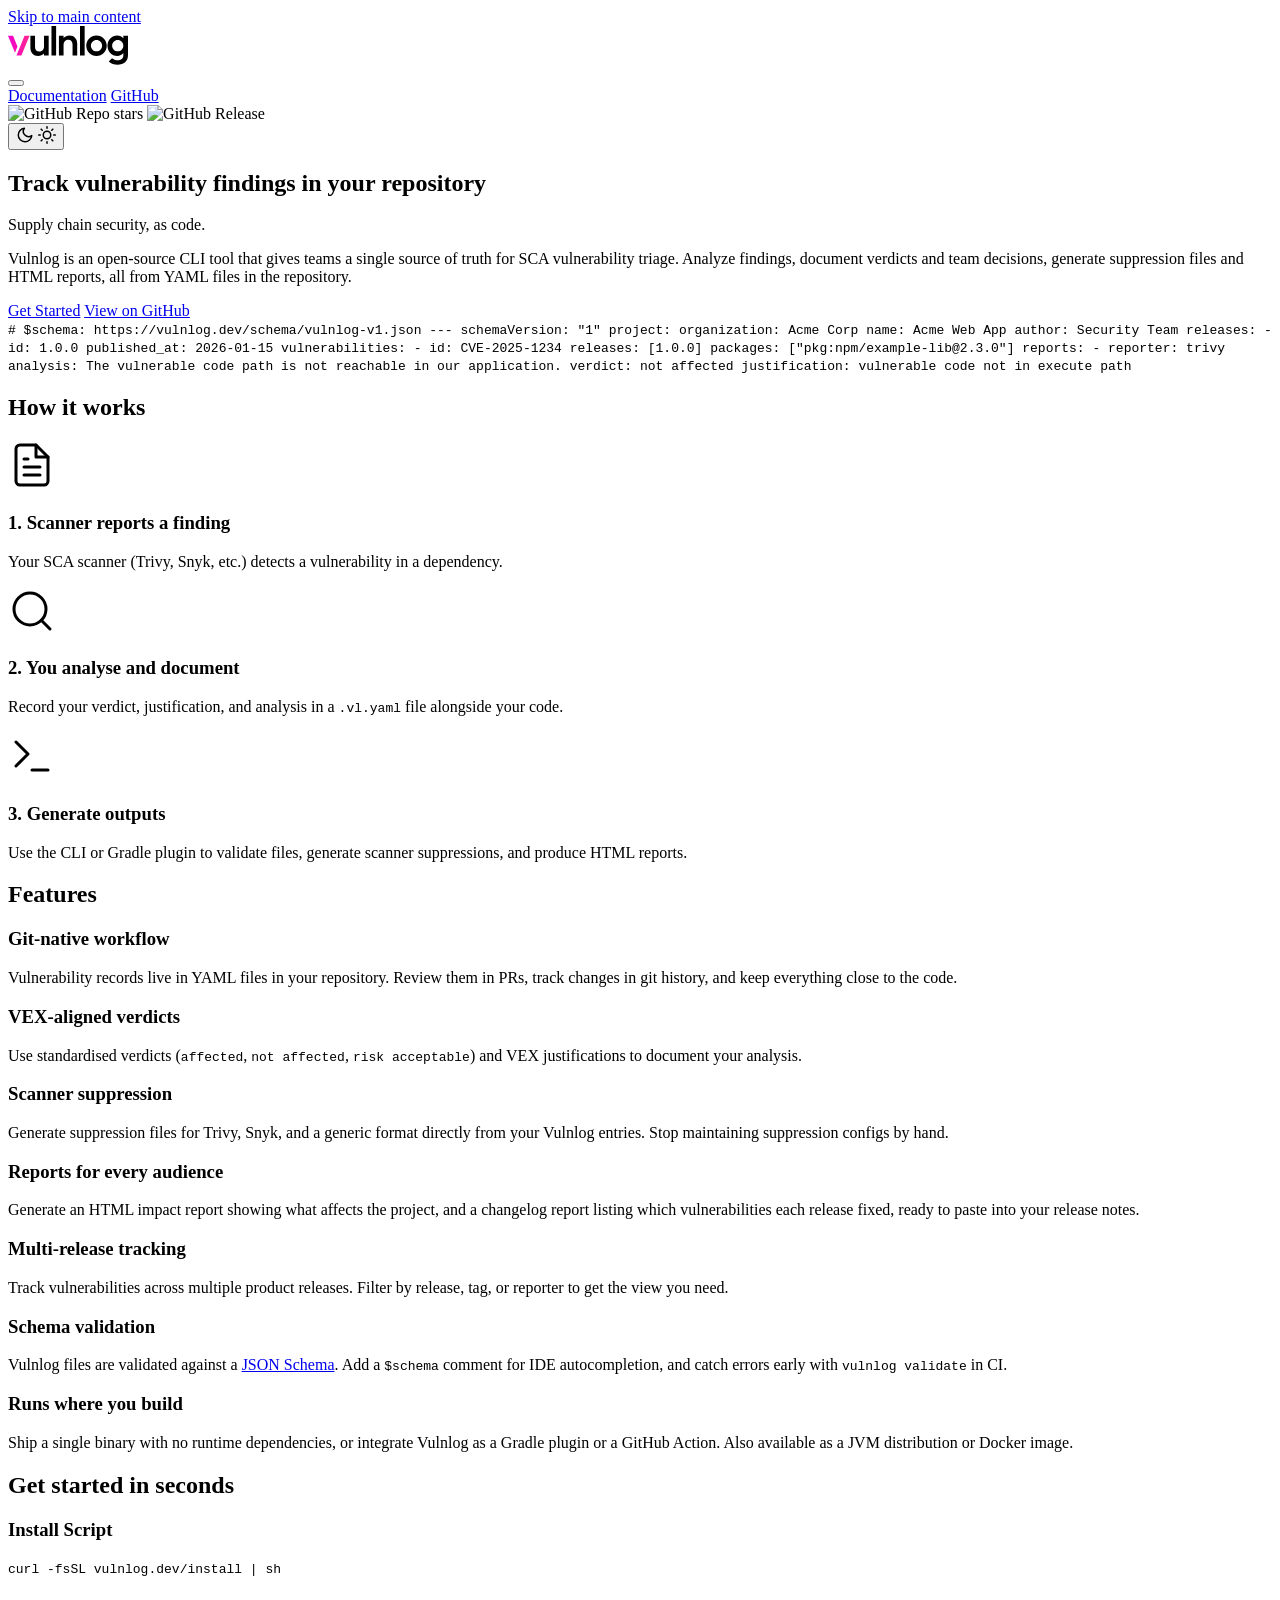
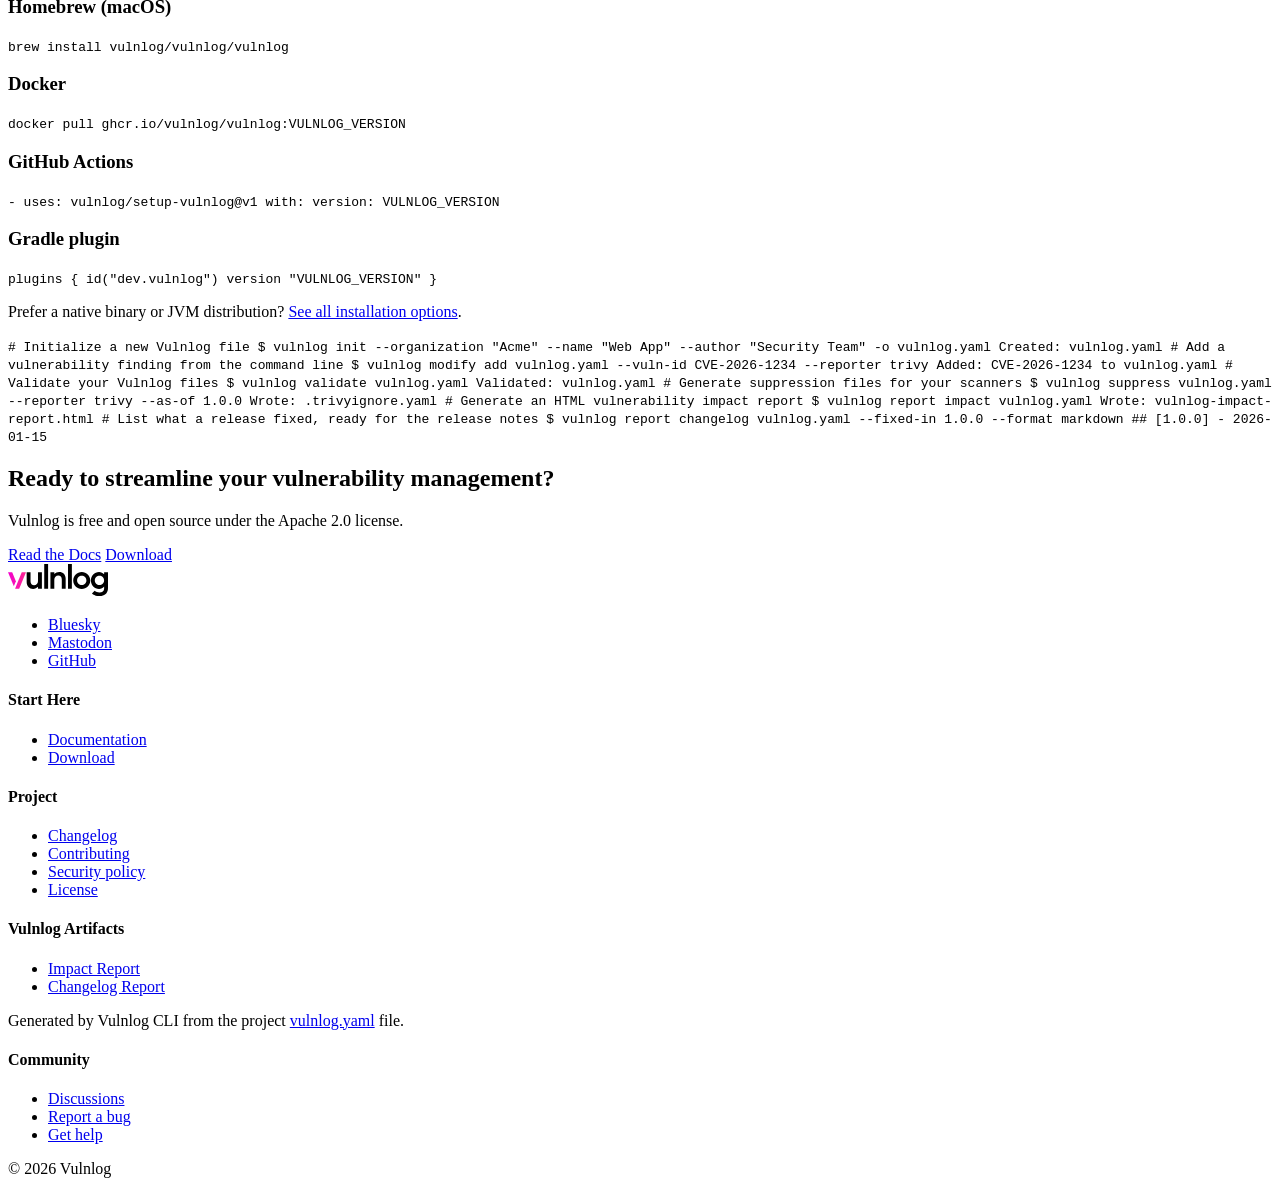
==== website/index.html @ 7bdc2a47 "Merge branch 'vulnlog:main' into main" ====
<!DOCTYPE html>
<html lang="en">
<head>
    <meta charset="utf-8">
    <meta content="width=device-width, initial-scale=1" name="viewport">
    <meta content="Vulnlog is an open-source CLI for supply chain security: track SCA vulnerability findings in your repository, document analysis and verdicts, and generate suppression files for your scanners."
          name="description">
    <title>Vulnlog - Track vulnerability findings in your repository</title>
    <link href="favicon.ico" rel="icon">
    <link href="css/style.css" rel="stylesheet">

    <link rel="canonical" href="https://vulnlog.dev/">

    <!-- Open Graph -->
    <meta property="og:type" content="website">
    <meta property="og:url" content="https://vulnlog.dev/">
    <meta property="og:title" content="Vulnlog - Track vulnerability findings in your repository">
    <meta property="og:description"
          content="Open-source CLI for SCA vulnerability triage. Track findings, document verdicts and generate suppression files, all from YAML in your repo.">
    <meta property="og:image" content="https://vulnlog.dev/img/vulnlog-overview.png">
    <meta property="og:image:width" content="1200">
    <meta property="og:image:height" content="630">
    <meta property="og:image:alt"
          content="How Vulnlog works: scanner reports a finding, engineer analyses the impact, Vulnlog generates report and ignore files.">

    <!-- Twitter / X -->
    <meta name="twitter:card" content="summary_large_image">
    <meta name="twitter:title" content="Vulnlog - Track vulnerability findings in your repository">
    <meta name="twitter:description"
          content="Open-source CLI for SCA vulnerability triage. Track findings, document verdicts and generate suppression files, all from YAML in your repo.">
    <meta name="twitter:image" content="https://vulnlog.dev/img/vulnlog-overview.png">
    <script>window.plausible = window.plausible || function () {
        (window.plausible.q = window.plausible.q || []).push(arguments)
    }</script>
</head>
<body>

<a class="skip-link" href="#main">Skip to main content</a>

<!-- Navbar -->
<nav aria-label="main navigation" class="navbar container" role="navigation">
    <div class="navbar-brand">
        <a aria-label="Vulnlog home" href="/">
            <svg aria-hidden="true" viewBox="0 0 154.64 49.784" width="120px"
                 xmlns="http://www.w3.org/2000/svg" xmlns:xlink="http://www.w3.org/1999/xlink">
                <defs>
                    <linearGradient id="lg1">
                        <stop offset="0" stop-color="#f200cf"/>
                        <stop offset="1" stop-color="#ff278f"/>
                    </linearGradient>
                    <linearGradient gradientTransform="translate(-332.85 -997.27)" gradientUnits="userSpaceOnUse"
                                    id="lg2" x1="362.33" x2="390.12"
                                    xlink:href="#lg1" y1="1070.1"
                                    y2="1070.1"/>
                    <linearGradient gradientTransform="translate(-332.85 -997.27)" gradientUnits="userSpaceOnUse"
                                    id="lg3" x1="362.33" x2="390.12"
                                    xlink:href="#lg1" y1="1070.1"
                                    y2="1070.1"/>
                </defs>
                <g stroke-width="5" transform="translate(-29.478 -47.388)">
                    <path d="m44.734 74.91-4.2824 10.581h6.305l10.516-25.4h-6.5024z" fill="url(#lg2)"/>
                    <path d="m29.485 60.091 9.0005 21.636 3.1662-7.8238-5.6642-13.812z" fill="url(#lg3)"/>
                    <path d="m40.045 85.488h6.7056l10.516-25.4h-6.5024l-7.366 18.085-7.4168-18.085h-6.5024z"
                          fill-opacity="0"/>
                    <path class="logo-fill"
                          d="m85.495 47.388v38.1h5.9945v-38.1zm36.763 0v38.1h5.9945v-38.1zm-13.556 12.192c-2.9972 0-5.7401 1.2698-7.6197 3.251v-2.743h-5.9945v25.4h5.9945v-13.716c0-4.0132 2.6925-6.5531 6.1469-6.5531 3.2004 0 5.4353 1.981 5.4353 6.2482v14.021h5.9945v-15.291c0-6.4516-4.0642-10.617-9.957-10.617zm34.833 0c-7.2644 0-13.208 5.8928-13.208 13.208 0 7.2644 5.9436 13.208 13.208 13.208 7.3152 0 13.208-5.9436 13.208-13.208 0-7.3152-5.8928-13.208-13.208-13.208zm26.764 0c-7.2644 0-12.598 5.9436-12.598 13.208s5.3338 13.208 12.598 13.208c3.2004 0 6.1469-1.6761 7.8233-3.7589v3.1492c0 3.81-2.7434 6.0963-7.4678 6.0963-2.4892 0-5.1817-.91466-7.1629-2.5911l-4.1656 4.1656c2.9972 2.7432 7.2135 4.115 11.227 4.115 8.4328 0 13.564-4.6228 13.564-12.192v-24.892h-5.9945v3.1497c-1.6764-1.9812-4.6229-3.6577-7.8233-3.6577zm-111.97.50798v15.291c0 6.4516 4.0637 10.617 9.9565 10.617 2.9972 0 5.7406-1.2698 7.6202-3.251v2.743h5.9945v-25.4h-5.9945v13.716c0 3.9624-2.6925 6.5531-6.1469 6.5531-3.2004 0-5.4353-2.0318-5.4353-6.2482v-14.021zm85.21 5.4865c3.9624 0 7.2135 3.2511 7.2135 7.2135s-3.2511 7.2135-7.2135 7.2135-7.2135-3.2511-7.2135-7.2135 3.2511-7.2135 7.2135-7.2135zm27.374 0c3.9624 0 7.2135 3.2511 7.2135 7.2135s-3.2511 7.2135-7.2135 7.2135-7.214-3.2511-7.214-7.2135 3.2516-7.2135 7.214-7.2135z"/>
                </g>
            </svg>
        </a>
    </div>

    <button aria-controls="mainMenu" aria-expanded="false" aria-label="Toggle menu" class="navbar-toggle">
        <span></span><span></span><span></span>
    </button>

    <div class="navbar-menu" id="mainMenu">
        <a href="/docs/">Documentation</a>
        <a href="https://github.com/vulnlog/vulnlog" rel="noopener noreferrer" target="_blank">GitHub</a>
        <div class="navbar-badges">
            <img alt="GitHub Repo stars" height="20" src="https://img.shields.io/github/stars/vulnlog/vulnlog"
                 width="80">
            <img alt="GitHub Release" height="20"
                 src="https://img.shields.io/github/v/release/vulnlog/vulnlog?color=%23f405c5" width="100">
        </div>
        <button aria-label="Toggle dark mode" aria-pressed="false" class="theme-toggle">
            <svg aria-hidden="true" class="icon-moon" fill="none" height="18" stroke="currentColor"
                 stroke-linecap="round"
                 stroke-linejoin="round" stroke-width="2" viewBox="0 0 24 24" width="18"
                 xmlns="http://www.w3.org/2000/svg">
                <path d="M21 12.79A9 9 0 1 1 11.21 3 7 7 0 0 0 21 12.79z"/>
            </svg>
            <svg aria-hidden="true" class="icon-sun" fill="none" height="18" stroke="currentColor"
                 stroke-linecap="round"
                 stroke-linejoin="round" stroke-width="2" viewBox="0 0 24 24" width="18"
                 xmlns="http://www.w3.org/2000/svg">
                <circle cx="12" cy="12" r="5"/>
                <line x1="12" x2="12" y1="1" y2="3"/>
                <line x1="12" x2="12" y1="21" y2="23"/>
                <line x1="4.22" x2="5.64" y1="4.22" y2="5.64"/>
                <line x1="18.36" x2="19.78" y1="18.36" y2="19.78"/>
                <line x1="1" x2="3" y1="12" y2="12"/>
                <line x1="21" x2="23" y1="12" y2="12"/>
                <line x1="4.22" x2="5.64" y1="19.78" y2="18.36"/>
                <line x1="18.36" x2="19.78" y1="5.64" y2="4.22"/>
            </svg>
        </button>
    </div>
</nav>

<main id="main">

    <!-- Hero -->
    <section class="hero">
        <div class="container">
            <div class="hero-inner">
                <div class="hero-content">
                    <h1>Track vulnerability findings in your repository</h1>
                    <p class="hero-tagline">Supply chain security, as code.</p>
                    <p>Vulnlog is an open-source CLI tool that gives teams a single source of truth for SCA
                        vulnerability triage. Analyze findings, document verdicts and team decisions, generate
                        suppression files and HTML reports,
                        all from YAML files in the repository.</p>
                    <div class="btn-group">
                        <a class="btn btn-primary btn-lg" href="/docs/">Get Started</a>
                        <a class="btn btn-secondary btn-lg" href="https://github.com/vulnlog/vulnlog"
                           rel="noopener noreferrer"
                           target="_blank">View on GitHub</a>
                    </div>
                </div>
                <div class="hero-code">
                    <div class="code-block" id="hero-example"></div>
                    <script id="hero-example-src" type="text/plain">
                        # $schema: https://vulnlog.dev/schema/vulnlog-v1.json
                        ---
                        schemaVersion: "1"

                        project:
                          organization: Acme Corp
                          name: Acme Web App
                          author: Security Team

                        releases:
                          - id: 1.0.0
                            published_at: 2026-01-15

                        vulnerabilities:
                          - id: CVE-2025-1234
                            releases: [1.0.0]
                            packages: ["pkg:npm/example-lib@2.3.0"]
                            reports:
                              - reporter: trivy
                            analysis: The vulnerable code path is not reachable in our application.
                            verdict: not affected
                            justification: vulnerable code not in execute path
                    </script>
                </div>
            </div>
        </div>
    </section>

    <!-- How it works -->
    <section class="section">
        <div class="container">
            <h2 class="section-title">How it works</h2>
            <div class="grid grid-3">
                <div class="step">
                    <div class="step-icon">
                        <svg aria-hidden="true" fill="none" height="48" stroke="currentColor" stroke-linecap="round"
                             stroke-linejoin="round"
                             stroke-width="1.5" viewBox="0 0 24 24" width="48" xmlns="http://www.w3.org/2000/svg">
                            <path d="M14 2H6a2 2 0 0 0-2 2v16a2 2 0 0 0 2 2h12a2 2 0 0 0 2-2V8z"/>
                            <polyline points="14 2 14 8 20 8"/>
                            <line x1="16" x2="8" y1="13" y2="13"/>
                            <line x1="16" x2="8" y1="17" y2="17"/>
                            <polyline points="10 9 9 9 8 9"/>
                        </svg>
                    </div>
                    <h3>1. Scanner reports a finding</h3>
                    <p>Your SCA scanner (Trivy, Snyk, etc.) detects a vulnerability in a dependency.</p>
                </div>
                <div class="step">
                    <div class="step-icon">
                        <svg aria-hidden="true" fill="none" height="48" stroke="currentColor" stroke-linecap="round"
                             stroke-linejoin="round"
                             stroke-width="1.5" viewBox="0 0 24 24" width="48" xmlns="http://www.w3.org/2000/svg">
                            <circle cx="11" cy="11" r="8"/>
                            <line x1="21" x2="16.65" y1="21" y2="16.65"/>
                        </svg>
                    </div>
                    <h3>2. You analyse and document</h3>
                    <p>Record your verdict, justification, and analysis in a <code>.vl.yaml</code> file alongside your
                        code.
                    </p>
                </div>
                <div class="step">
                    <div class="step-icon">
                        <svg aria-hidden="true" fill="none" height="48" stroke="currentColor" stroke-linecap="round"
                             stroke-linejoin="round"
                             stroke-width="1.5" viewBox="0 0 24 24" width="48" xmlns="http://www.w3.org/2000/svg">
                            <polyline points="4 17 10 11 4 5"/>
                            <line x1="12" x2="20" y1="19" y2="19"/>
                        </svg>
                    </div>
                    <h3>3. Generate outputs</h3>
                    <p>Use the CLI or Gradle plugin to validate files, generate scanner suppressions, and produce HTML
                        reports.</p>
                </div>
            </div>
        </div>
    </section>

    <!-- Features -->
    <section class="section bg-alt">
        <div class="container">
            <h2 class="section-title">Features</h2>
            <div class="grid grid-3">
                <div class="card">
                    <h3>Git-native workflow</h3>
                    <p>Vulnerability records live in YAML files in your repository. Review them in PRs, track changes in
                        git
                        history, and keep everything close to the code.</p>
                </div>
                <div class="card">
                    <h3>VEX-aligned verdicts</h3>
                    <p>Use standardised verdicts (<code>affected</code>, <code>not affected</code>,
                        <code>risk acceptable</code>) and VEX justifications to document your analysis.</p>
                </div>
                <div class="card">
                    <h3>Scanner suppression</h3>
                    <p>Generate suppression files for Trivy, Snyk, and a generic format directly from your Vulnlog
                        entries.
                        Stop maintaining suppression configs by hand.</p>
                </div>
                <div class="card">
                    <h3>Reports for every audience</h3>
                    <p>Generate an HTML impact report showing what affects the project, and a changelog report listing
                        which vulnerabilities each release fixed, ready to paste into your release notes.</p>
                </div>
                <div class="card">
                    <h3>Multi-release tracking</h3>
                    <p>Track vulnerabilities across multiple product releases. Filter by release, tag, or reporter to
                        get
                        the view you need.</p>
                </div>
                <div class="card">
                    <h3>Schema validation</h3>
                    <p>Vulnlog files are validated against a <a href="/schema/vulnlog-v1.json">JSON Schema</a>. Add a
                        <code>$schema</code>
                        comment for IDE autocompletion, and catch errors early with <code>vulnlog validate</code> in CI.
                    </p>
                </div>
                <div class="card">
                    <h3>Runs where you build</h3>
                    <p>Ship a single binary with no runtime dependencies, or integrate Vulnlog as a Gradle plugin or a
                        GitHub Action. Also available as a JVM distribution or Docker image.</p>
                </div>
            </div>
        </div>
    </section>

    <!-- CLI example -->
    <section class="section">
        <div class="container">
            <h2 class="section-title">Get started in seconds</h2>
            <div class="install-grid">
                <div class="install-option">
                    <h3>Install Script</h3>
                    <div class="code-block" id="install-script"></div>
                    <script id="install-script-src" type="text/plain">
                        curl -fsSL vulnlog.dev/install | sh
                    </script>
                </div>
                <div class="install-option">
                    <h3>Homebrew (macOS)</h3>
                    <div class="code-block" id="install-brew"></div>
                    <script id="install-brew-src" type="text/plain">
                        brew install vulnlog/vulnlog/vulnlog
                    </script>
                </div>
                <div class="install-option">
                    <h3>Docker</h3>
                    <div class="code-block" id="install-docker"></div>
                    <script id="install-docker-src" type="text/plain">
                        docker pull ghcr.io/vulnlog/vulnlog:VULNLOG_VERSION
                    </script>
                </div>
                <div class="install-option">
                    <h3>GitHub Actions</h3>
                    <div class="code-block" id="install-action"></div>
                    <script id="install-action-src" type="text/plain">
                        - uses: vulnlog/setup-vulnlog@v1
                          with:
                            version: VULNLOG_VERSION
                    </script>
                </div>
                <div class="install-option">
                    <h3>Gradle plugin</h3>
                    <div class="code-block" id="install-gradle"></div>
                    <script id="install-gradle-src" type="text/plain">
                        plugins {
                            id("dev.vulnlog") version "VULNLOG_VERSION"
                        }
                    </script>
                </div>
            </div>
            <p class="install-more">Prefer a native binary or JVM distribution? <a href="/docs/">See all installation
                options</a>.</p>
            <div class="cli-example">
                <div class="code-block" id="cli-example"></div>
                <script id="cli-example-src" type="text/plain">
                    # Initialize a new Vulnlog file
                    $ vulnlog init --organization "Acme" --name "Web App" --author "Security Team" -o vulnlog.yaml
                    Created: vulnlog.yaml

                    # Add a vulnerability finding from the command line
                    $ vulnlog modify add vulnlog.yaml --vuln-id CVE-2026-1234 --reporter trivy
                    Added: CVE-2026-1234 to vulnlog.yaml

                    # Validate your Vulnlog files
                    $ vulnlog validate vulnlog.yaml
                    Validated: vulnlog.yaml

                    # Generate suppression files for your scanners
                    $ vulnlog suppress vulnlog.yaml --reporter trivy --as-of 1.0.0
                    Wrote: .trivyignore.yaml

                    # Generate an HTML vulnerability impact report
                    $ vulnlog report impact vulnlog.yaml
                    Wrote: vulnlog-impact-report.html

                    # List what a release fixed, ready for the release notes
                    $ vulnlog report changelog vulnlog.yaml --fixed-in 1.0.0 --format markdown
                    ## [1.0.0] - 2026-01-15
                </script>
            </div>
        </div>
    </section>

    <!-- CTA -->
    <section class="cta">
        <div class="container">
            <h2>Ready to streamline your vulnerability management?</h2>
            <p>Vulnlog is free and open source under the Apache 2.0 license.</p>
            <div class="btn-group">
                <a class="btn btn-primary btn-lg" href="/docs/">Read the Docs</a>
                <a class="btn btn-secondary btn-lg" href="https://github.com/vulnlog/vulnlog/releases"
                   rel="noopener noreferrer"
                   target="_blank">Download</a>
            </div>
        </div>
    </section>

</main>

<!-- Footer -->
<footer class="footer">
    <div class="container">
        <div class="footer-grid">
            <div class="footer-brand">
                <svg aria-hidden="true" viewBox="0 0 154.64 49.784" width="100px"
                     xmlns="http://www.w3.org/2000/svg" xmlns:xlink="http://www.w3.org/1999/xlink">
                    <defs>
                        <linearGradient id="flg1">
                            <stop offset="0" stop-color="#f200cf"/>
                            <stop offset="1" stop-color="#ff278f"/>
                        </linearGradient>
                        <linearGradient gradientTransform="translate(-332.85 -997.27)" gradientUnits="userSpaceOnUse"
                                        id="flg2" x1="362.33" x2="390.12"
                                        xlink:href="#flg1" y1="1070.1"
                                        y2="1070.1"/>
                        <linearGradient gradientTransform="translate(-332.85 -997.27)" gradientUnits="userSpaceOnUse"
                                        id="flg3" x1="362.33" x2="390.12"
                                        xlink:href="#flg1" y1="1070.1"
                                        y2="1070.1"/>
                    </defs>
                    <g stroke-width="5" transform="translate(-29.478 -47.388)">
                        <path d="m44.734 74.91-4.2824 10.581h6.305l10.516-25.4h-6.5024z" fill="url(#flg2)"/>
                        <path d="m29.485 60.091 9.0005 21.636 3.1662-7.8238-5.6642-13.812z" fill="url(#flg3)"/>
                        <path d="m40.045 85.488h6.7056l10.516-25.4h-6.5024l-7.366 18.085-7.4168-18.085h-6.5024z"
                              fill-opacity="0"/>
                        <path class="logo-fill"
                              d="m85.495 47.388v38.1h5.9945v-38.1zm36.763 0v38.1h5.9945v-38.1zm-13.556 12.192c-2.9972 0-5.7401 1.2698-7.6197 3.251v-2.743h-5.9945v25.4h5.9945v-13.716c0-4.0132 2.6925-6.5531 6.1469-6.5531 3.2004 0 5.4353 1.981 5.4353 6.2482v14.021h5.9945v-15.291c0-6.4516-4.0642-10.617-9.957-10.617zm34.833 0c-7.2644 0-13.208 5.8928-13.208 13.208 0 7.2644 5.9436 13.208 13.208 13.208 7.3152 0 13.208-5.9436 13.208-13.208 0-7.3152-5.8928-13.208-13.208-13.208zm26.764 0c-7.2644 0-12.598 5.9436-12.598 13.208s5.3338 13.208 12.598 13.208c3.2004 0 6.1469-1.6761 7.8233-3.7589v3.1492c0 3.81-2.7434 6.0963-7.4678 6.0963-2.4892 0-5.1817-.91466-7.1629-2.5911l-4.1656 4.1656c2.9972 2.7432 7.2135 4.115 11.227 4.115 8.4328 0 13.564-4.6228 13.564-12.192v-24.892h-5.9945v3.1497c-1.6764-1.9812-4.6229-3.6577-7.8233-3.6577zm-111.97.50798v15.291c0 6.4516 4.0637 10.617 9.9565 10.617 2.9972 0 5.7406-1.2698 7.6202-3.251v2.743h5.9945v-25.4h-5.9945v13.716c0 3.9624-2.6925 6.5531-6.1469 6.5531-3.2004 0-5.4353-2.0318-5.4353-6.2482v-14.021zm85.21 5.4865c3.9624 0 7.2135 3.2511 7.2135 7.2135s-3.2511 7.2135-7.2135 7.2135-7.2135-3.2511-7.2135-7.2135 3.2511-7.2135 7.2135-7.2135zm27.374 0c3.9624 0 7.2135 3.2511 7.2135 7.2135s-3.2511 7.2135-7.2135 7.2135-7.214-3.2511-7.214-7.2135 3.2516-7.2135 7.214-7.2135z"/>
                    </g>
                </svg>
                <ul>
                    <li><a href="https://bsky.app/profile/vulnlog.bsky.social">Bluesky</a></li>
                    <li><a href="https://infosec.exchange/@vulnlog">Mastodon</a></li>
                    <li><a href="https://github.com/vulnlog/vulnlog">GitHub</a></li>
                </ul>
            </div>
            <div>
                <h4>Start Here</h4>
                <ul>
                    <li><a href="/docs/">Documentation</a></li>
                    <li><a href="https://github.com/vulnlog/vulnlog/releases">Download</a></li>
                </ul>
            </div>
            <div>
                <h4>Project</h4>
                <ul>
                    <li><a href="https://github.com/vulnlog/vulnlog/blob/main/CHANGELOG.md">Changelog</a></li>
                    <li><a href="https://github.com/vulnlog/vulnlog/blob/main/CONTRIBUTING.md">Contributing</a></li>
                    <li><a href="https://github.com/vulnlog/vulnlog/blob/main/SECURITY.md">Security policy</a></li>
                    <li><a href="https://github.com/vulnlog/vulnlog/blob/main/LICENSE">License</a></li>
                </ul>
            </div>
            <div>
                <h4>Vulnlog Artifacts</h4>
                <ul>
                    <li><a href="/security-report.html">Impact Report</a></li>
                    <li><a href="/security-changelog.txt">Changelog Report</a></li>
                </ul>
                <p class="footer-note">Generated by Vulnlog CLI from the project <a
                        href="https://raw.githubusercontent.com/vulnlog/vulnlog/refs/heads/main/vulnlog.yaml">vulnlog.yaml</a>
                    file.</p>
            </div>
            <div>
                <h4>Community</h4>
                <ul>
                    <li><a href="https://github.com/vulnlog/vulnlog/discussions">Discussions</a></li>
                    <li><a href="https://github.com/vulnlog/vulnlog/issues">Report a bug</a></li>
                    <li><a href="https://github.com/vulnlog/vulnlog/blob/main/SUPPORT.md">Get help</a></li>
                </ul>
            </div>
        </div>
        <div class="footer-bottom">
            &copy; <span id="year"></span> Vulnlog
        </div>
    </div>
</footer>

<script>
    // Year
    document.getElementById('year').textContent = new Date().getFullYear();

    // Mobile menu toggle
    const toggle = document.querySelector('.navbar-toggle');
    const menu = document.getElementById('mainMenu');
    toggle.addEventListener('click', () => {
        const open = menu.classList.toggle('is-open');
        toggle.setAttribute('aria-expanded', open);
    });

    // Theme toggle
    const themeBtn = document.querySelector('.theme-toggle');
    const stored = localStorage.getItem('vl-theme');
    if (stored) document.documentElement.setAttribute('data-theme', stored);

    function syncThemePressed() {
        const current = document.documentElement.getAttribute('data-theme');
        const isDark = current === 'dark' ||
            (!current && window.matchMedia('(prefers-color-scheme: dark)').matches);
        themeBtn.setAttribute('aria-pressed', String(isDark));
    }

    syncThemePressed();

    themeBtn.addEventListener('click', () => {
        const current = document.documentElement.getAttribute('data-theme');
        const isDark = current === 'dark' ||
            (!current && window.matchMedia('(prefers-color-scheme: dark)').matches);
        const next = isDark ? 'light' : 'dark';
        document.documentElement.setAttribute('data-theme', next);
        localStorage.setItem('vl-theme', next);
        syncThemePressed();
    });

    // Code highlighting
    function esc(s) {
        return s.replace(/&/g, '&amp;').replace(/</g, '&lt;').replace(/>/g, '&gt;');
    }

    function span(cls, content) {
        return '<span class="' + cls + '">' + content + '</span>';
    }

    function highlightYaml(text) {
        return text.split('\n').map(function (line) {
            if (/^\s*#/.test(line)) return span('c-comment', esc(line));
            // Extract quoted strings first to avoid conflicts with HTML attributes
            var strings = [];
            var safe = line.replace(/"([^"]*)"/g, function (m, inner) {
                strings.push(inner);
                return '\x00S' + (strings.length - 1) + '\x00';
            });
            safe = esc(safe);
            safe = safe.replace(/^(\s*)([\w_]+):/, function (m, sp, key) {
                return sp + span('c-key', key) + ':';
            });
            safe = safe.replace(/\b(not affected|affected|risk acceptable)\b/g, function (m) {
                return span('c-value', m);
            });
            // Restore quoted strings
            safe = safe.replace(/\x00S(\d+)\x00/g, function (m, i) {
                return span('c-string', '&quot;' + esc(strings[i]) + '&quot;');
            });
            return safe;
        }).join('\n');
    }

    function highlightCli(text) {
        return text.split('\n').map(function (line) {
            if (/^\s*#/.test(line)) return span('c-comment', esc(line));
            if (/^\$/.test(line)) return span('c-cmd', esc(line));
            if (line.trim()) return span('c-output', esc(line));
            return line;
        }).join('\n');
    }

    function renderExample(targetId, sourceId, highlighter) {
        const src = document.getElementById(sourceId);
        const target = document.getElementById(targetId);
        if (!src || !target) return;
        const lines = src.textContent.replace(/^\n/, '').replace(/\n\s*$/, '').split('\n');
        const indent = Math.min(...lines.filter(l => l.trim()).map(l => l.match(/^ */)[0].length));
        const raw = lines.map(l => l.slice(indent)).join('\n');
        target.innerHTML = '<code>' + highlighter(raw) + '</code>';
    }

    function highlightPlain(text) {
        return esc(text);
    }

    renderExample('hero-example', 'hero-example-src', highlightYaml);
    renderExample('cli-example', 'cli-example-src', highlightCli);
    renderExample('install-script', 'install-script-src', highlightPlain);
    renderExample('install-brew', 'install-brew-src', highlightPlain);
    renderExample('install-docker', 'install-docker-src', highlightPlain);
    renderExample('install-action', 'install-action-src', highlightPlain);
    renderExample('install-gradle', 'install-gradle-src', highlightPlain);
</script>

</body>
</html>
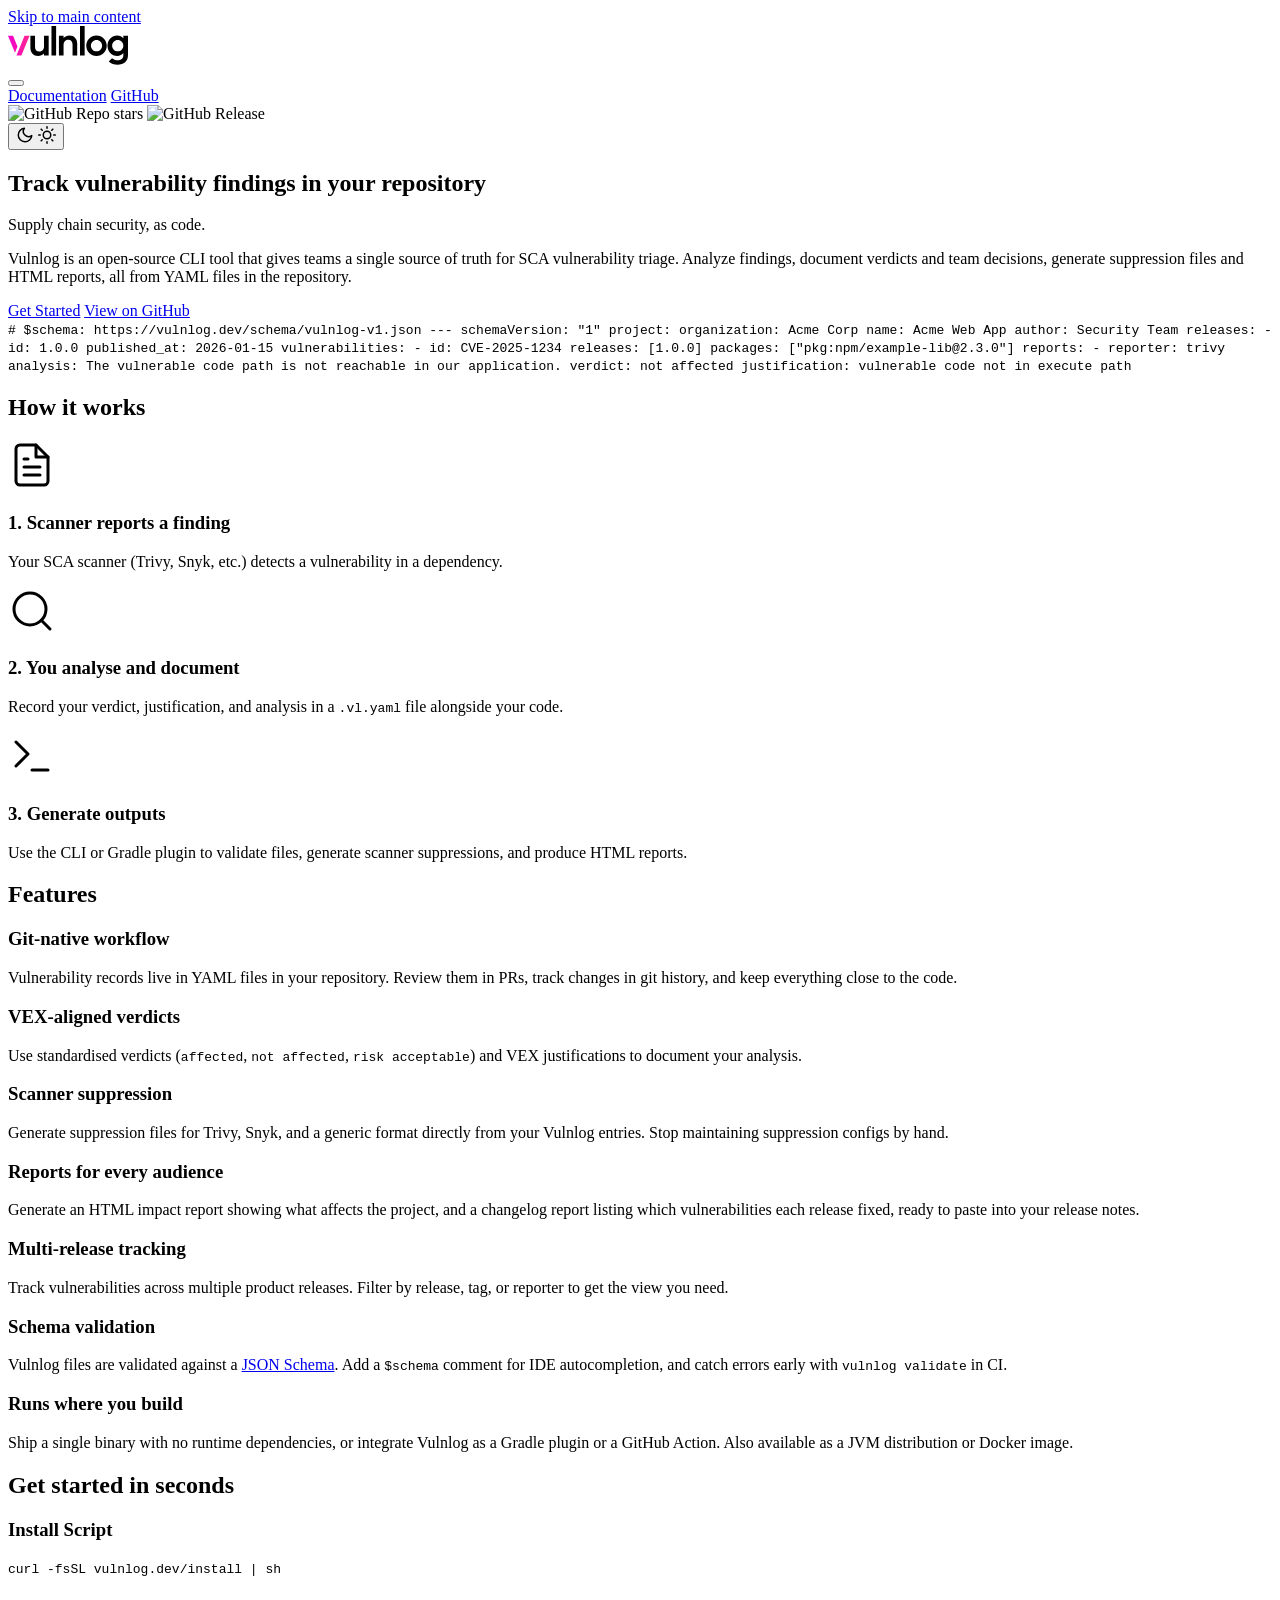
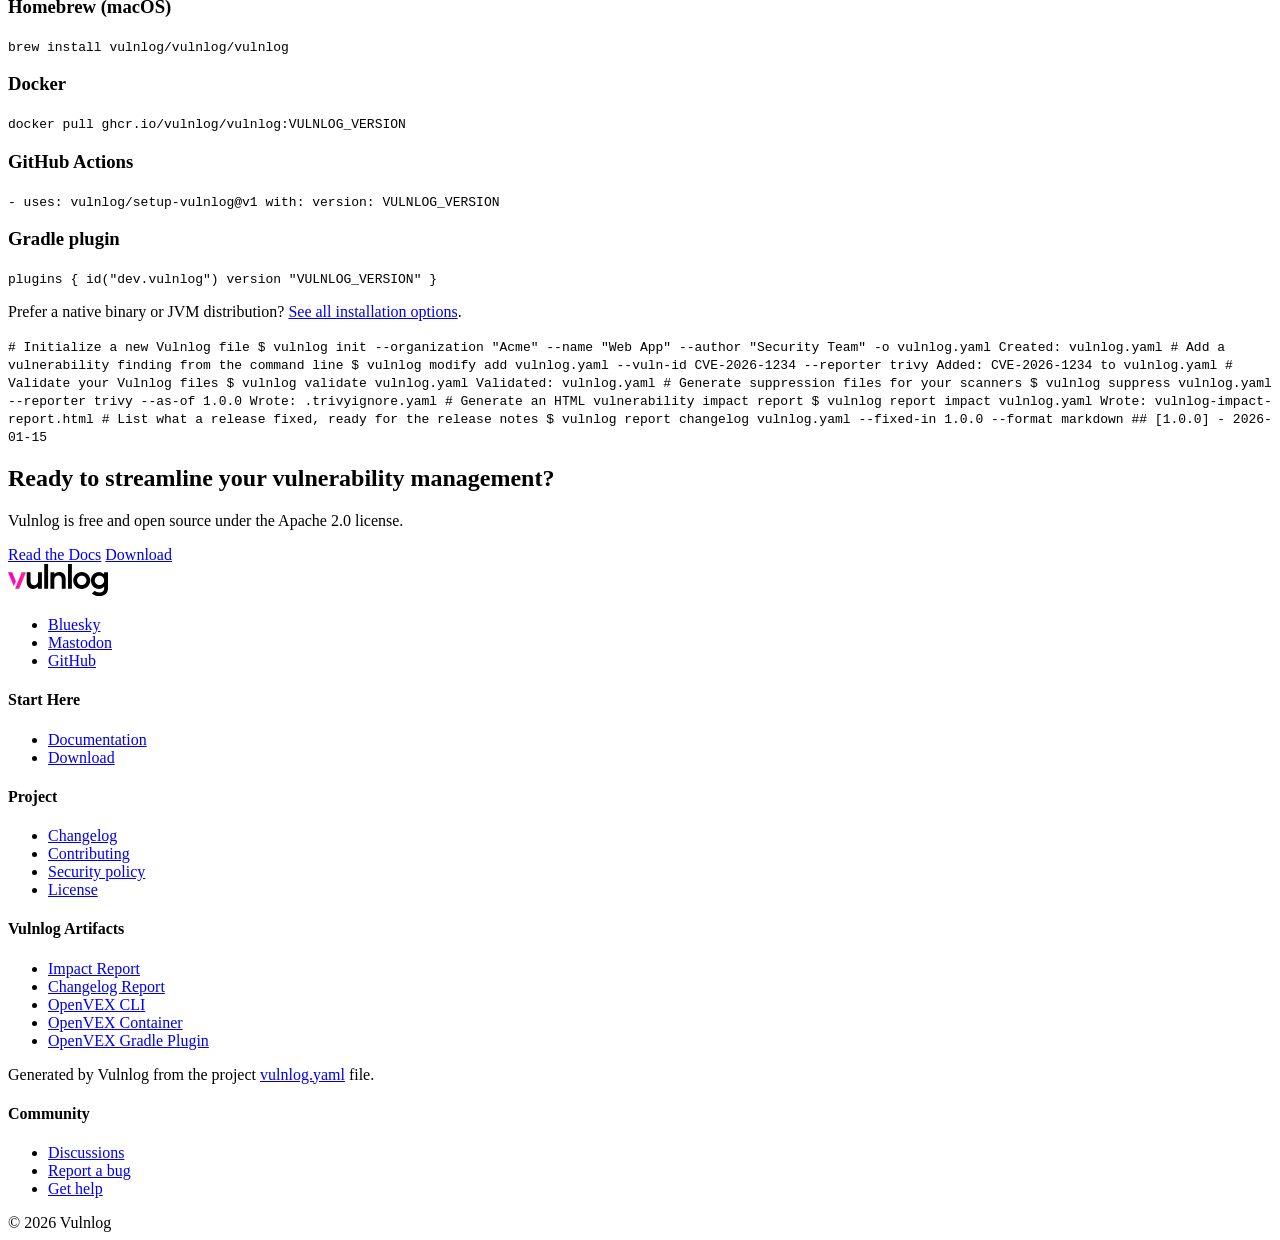
==== commit ace606e4: "Merge branch 'vulnlog:main' into main" ====
--- a/website/index.html
+++ b/website/index.html
@@ -409,8 +409,11 @@
                 <ul>
                     <li><a href="/security-report.html">Impact Report</a></li>
                     <li><a href="/security-changelog.txt">Changelog Report</a></li>
+                    <li><a href="/vex/vulnlog-cli.openvex.json">OpenVEX CLI</a></li>
+                    <li><a href="/vex/vulnlog-container.openvex.json">OpenVEX Container</a></li>
+                    <li><a href="/vex/vulnlog-gradle-plugin.openvex.json">OpenVEX Gradle Plugin</a></li>
                 </ul>
-                <p class="footer-note">Generated by Vulnlog CLI from the project <a
+                <p class="footer-note">Generated by Vulnlog from the project <a
                         href="https://raw.githubusercontent.com/vulnlog/vulnlog/refs/heads/main/vulnlog.yaml">vulnlog.yaml</a>
                     file.</p>
             </div>
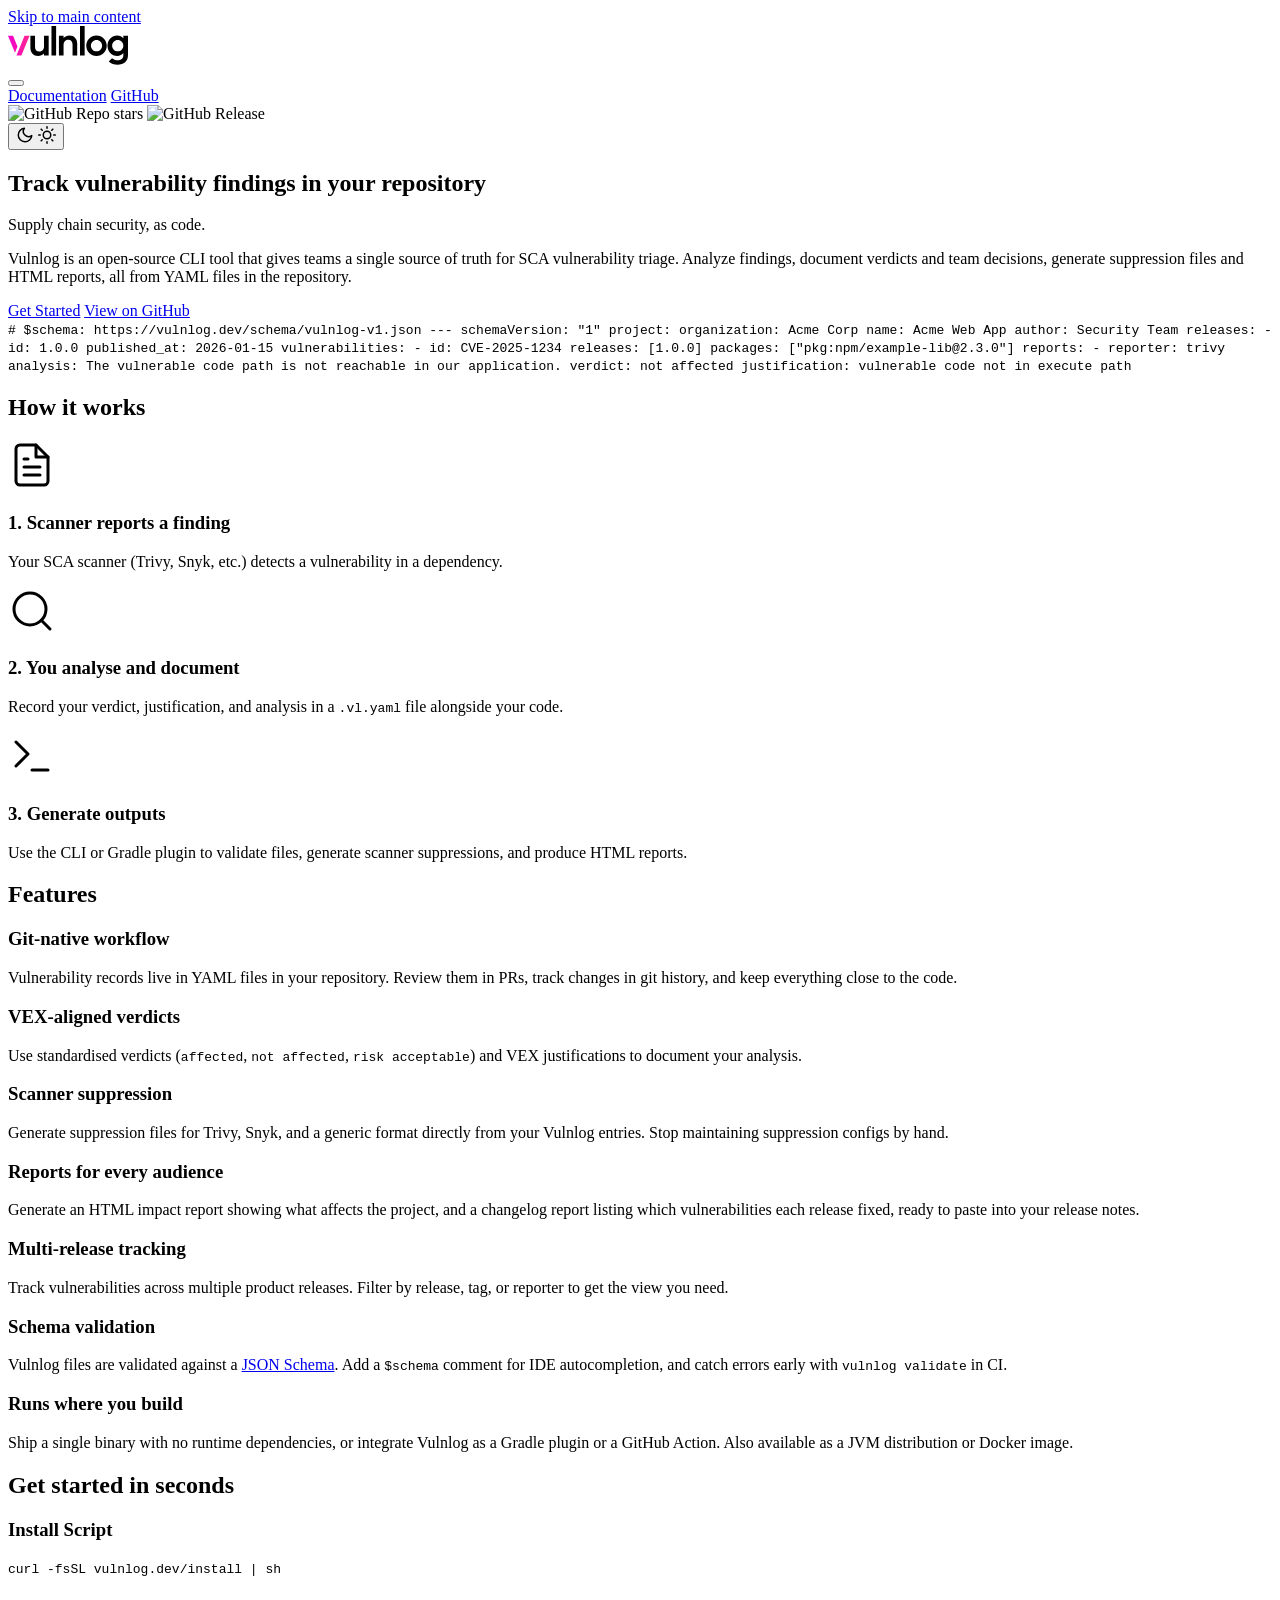
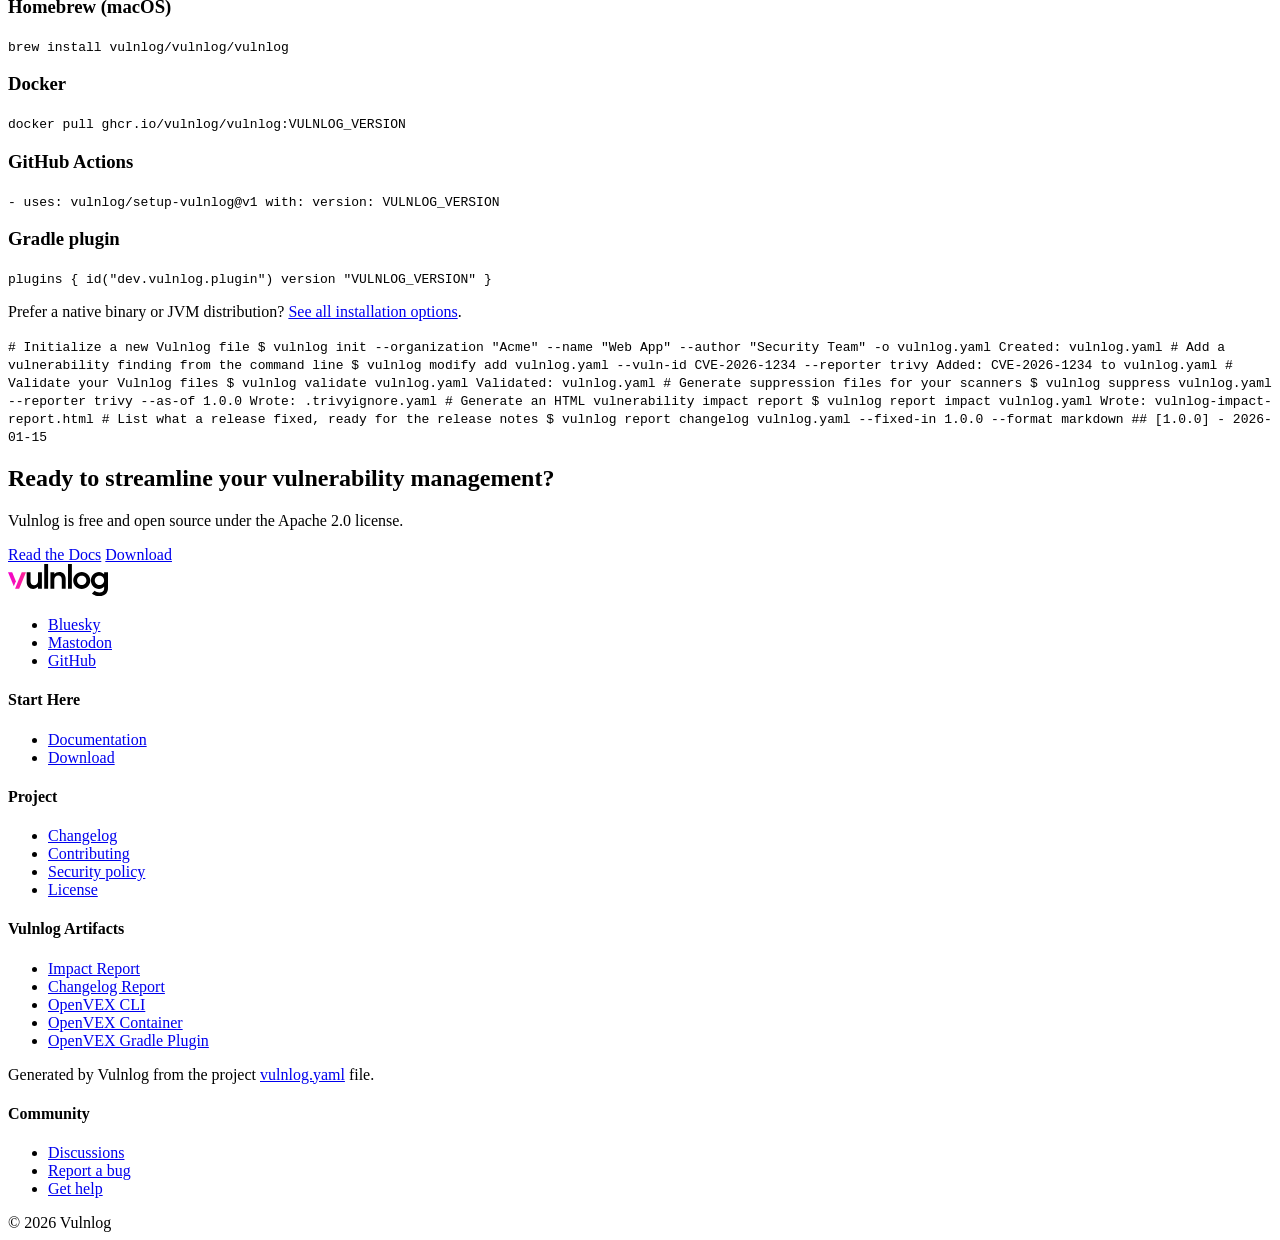
==== commit 8aee219c: "Merge branch 'vulnlog:main' into main" ====
--- a/website/index.html
+++ b/website/index.html
@@ -298,7 +298,7 @@
                     <div class="code-block" id="install-gradle"></div>
                     <script id="install-gradle-src" type="text/plain">
                         plugins {
-                            id("dev.vulnlog") version "VULNLOG_VERSION"
+                            id("dev.vulnlog.plugin") version "VULNLOG_VERSION"
                         }
                     </script>
                 </div>
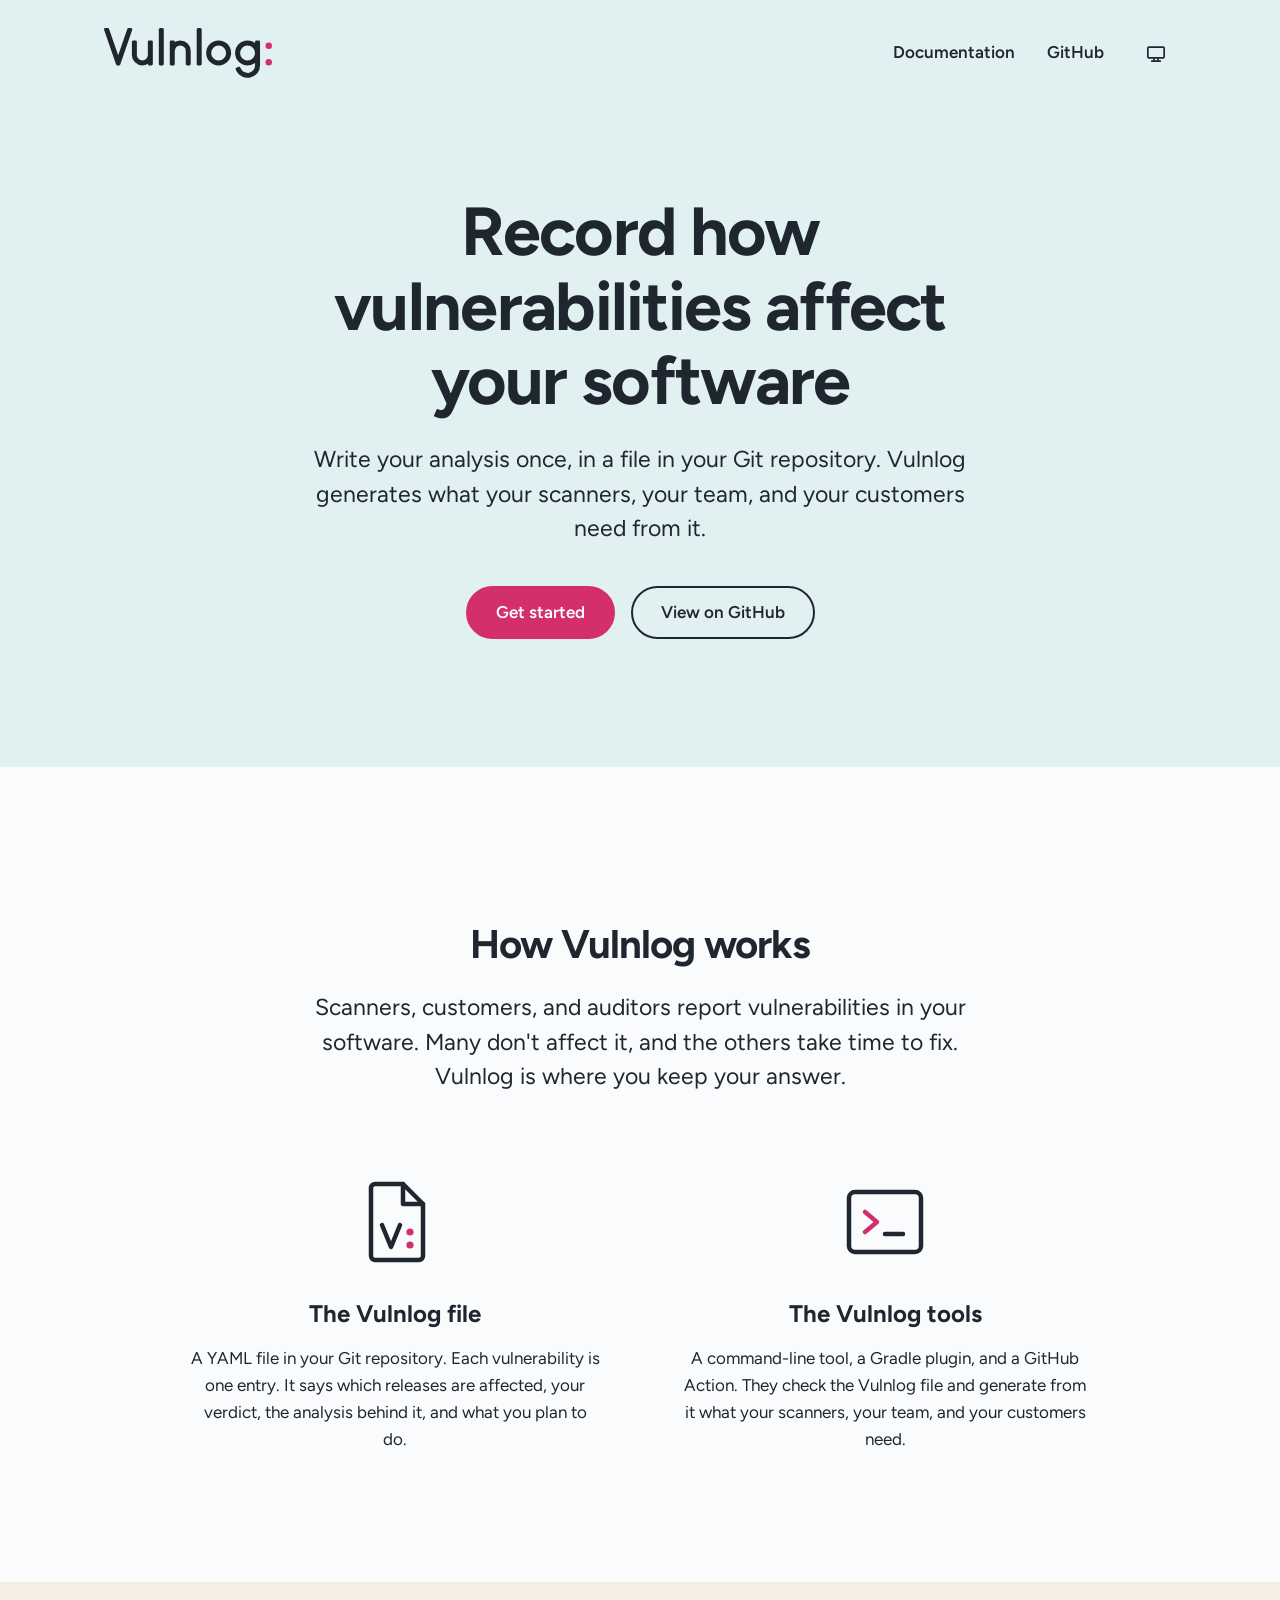
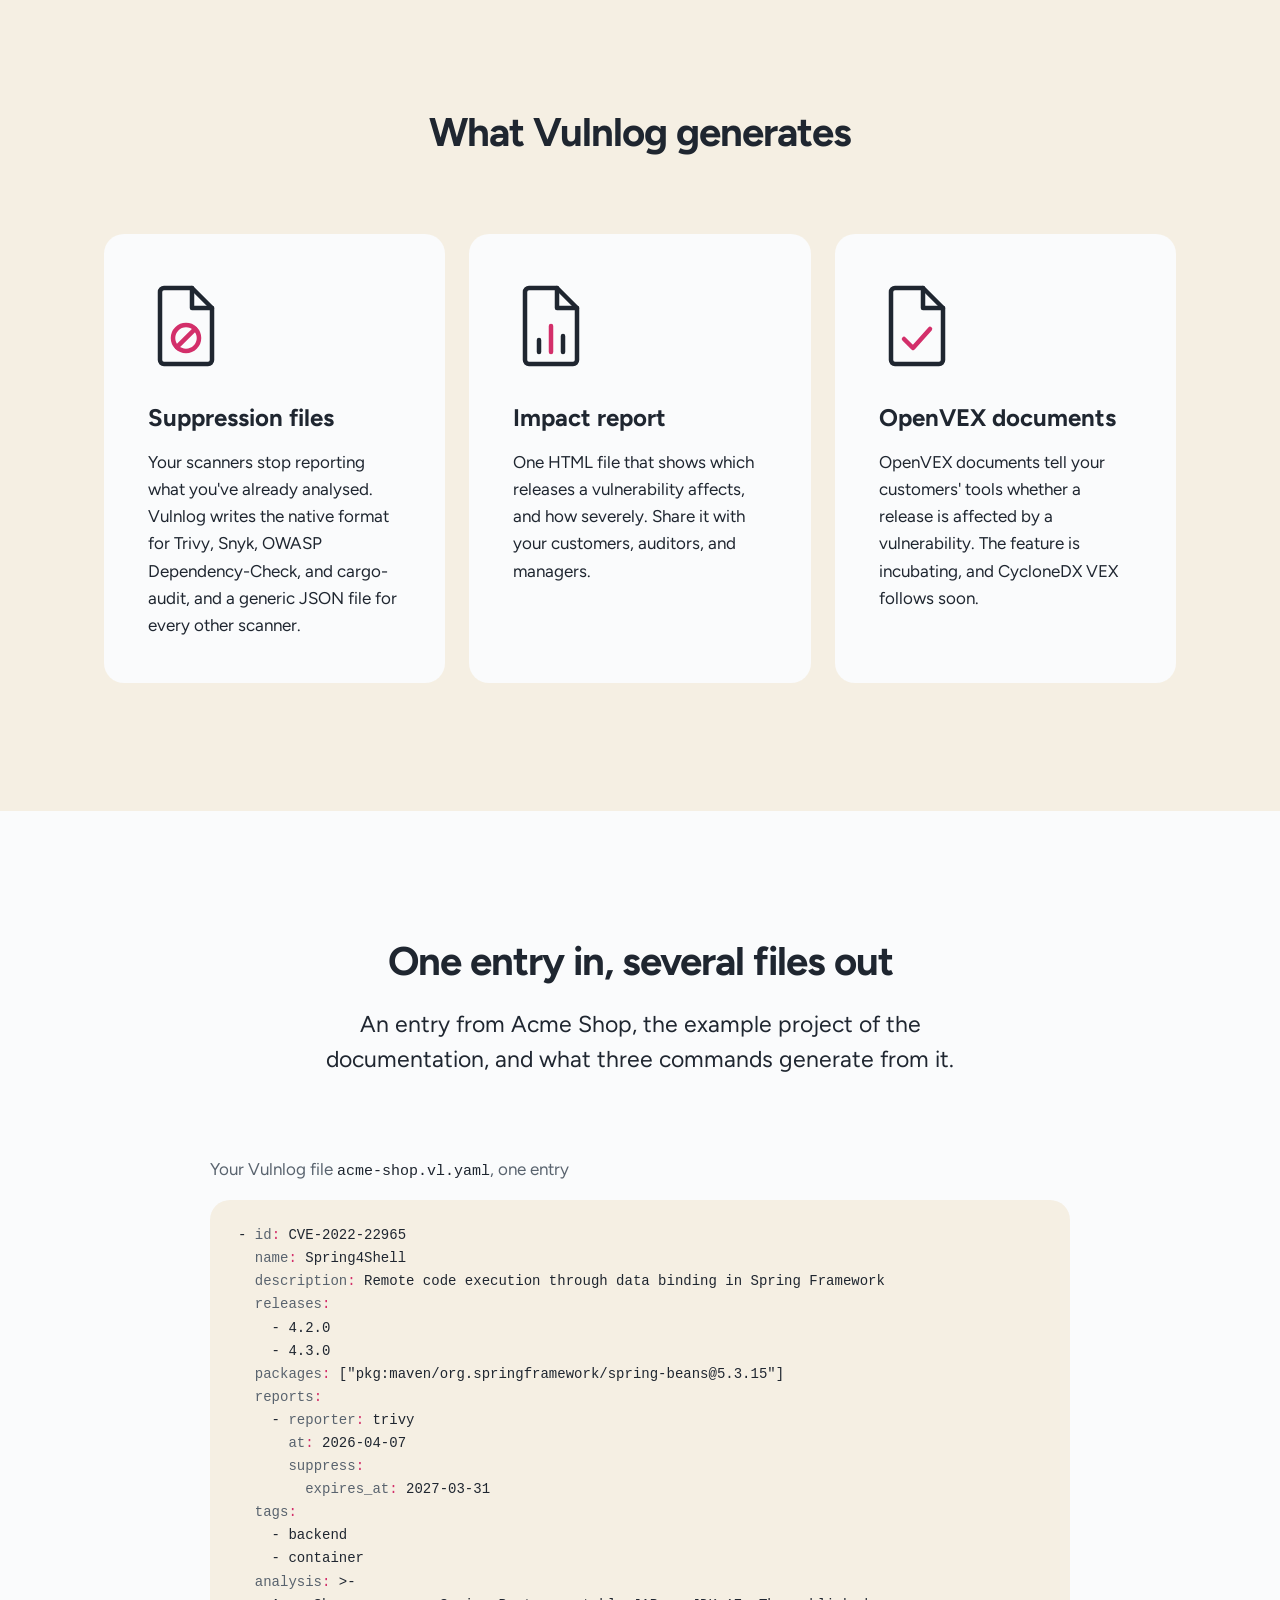
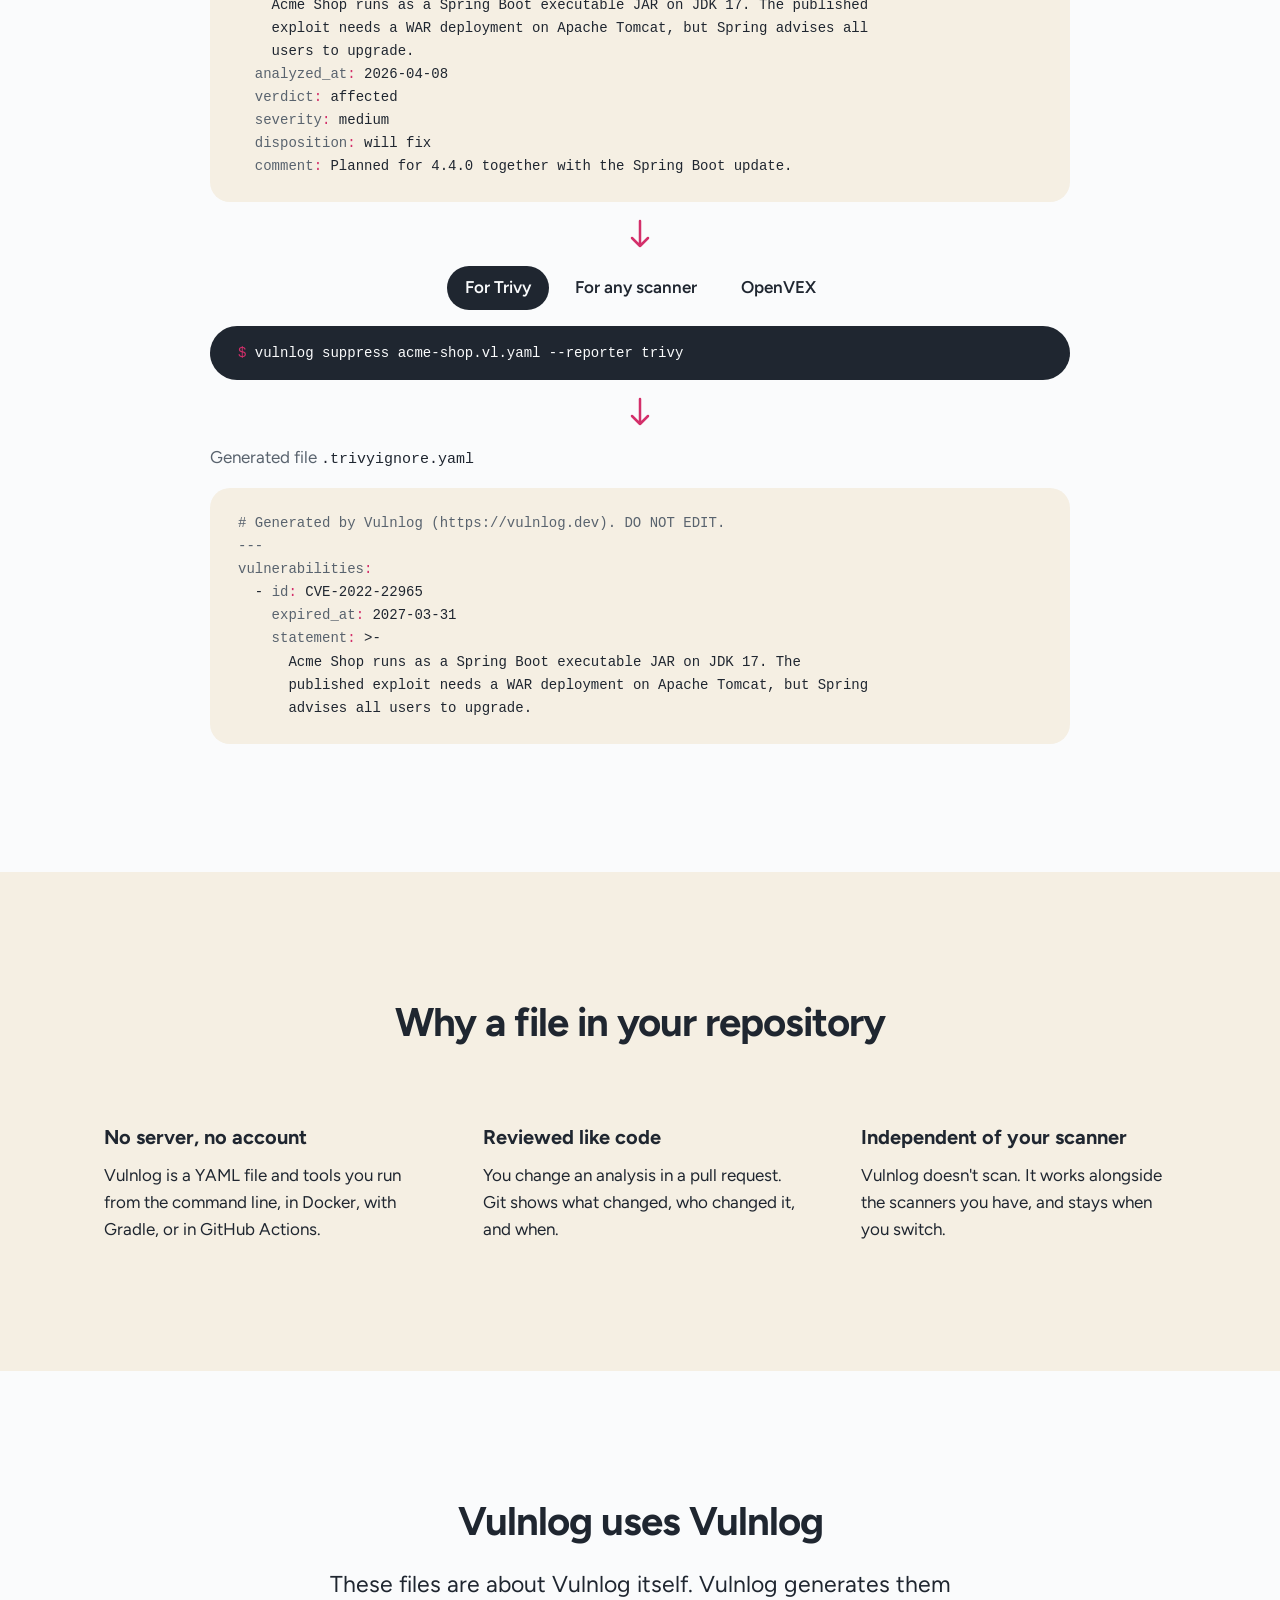
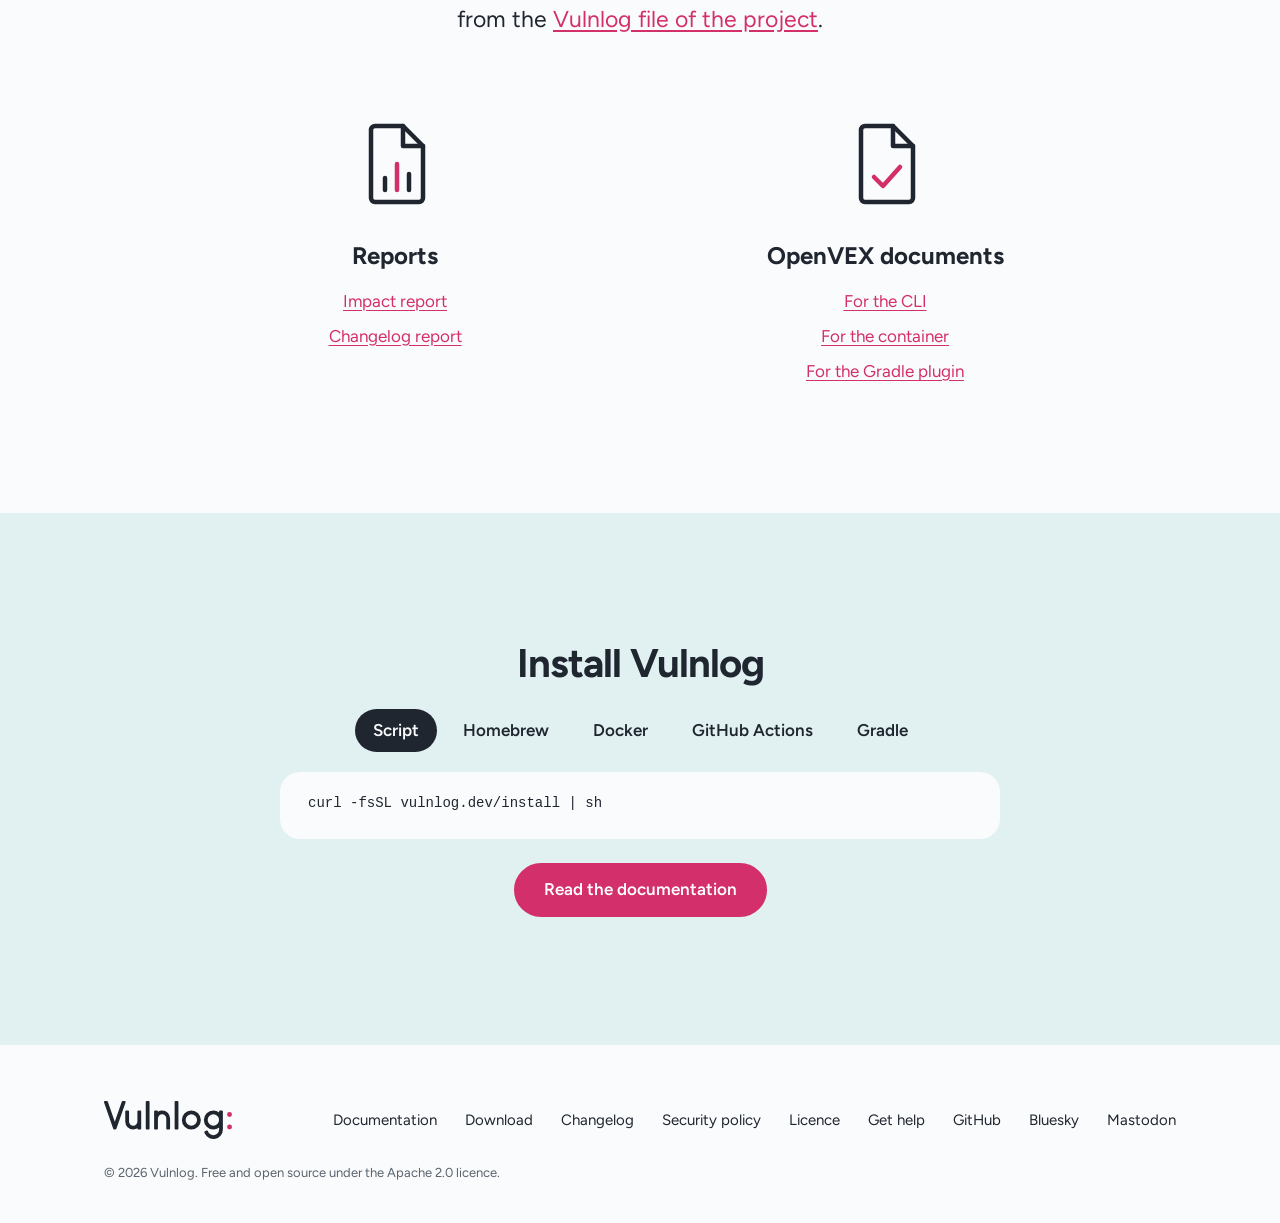
==== commit a18e056e: "work on new branding Signed-off-by: Pascal Knecht <pascal@addere.ch>" ====
--- a/website/index.html
+++ b/website/index.html
@@ -3,534 +3,464 @@
 <head>
     <meta charset="utf-8">
     <meta content="width=device-width, initial-scale=1" name="viewport">
-    <meta content="Vulnlog is an open-source CLI for supply chain security: track SCA vulnerability findings in your repository, document analysis and verdicts, and generate suppression files for your scanners."
+    <meta content="Vulnlog is a YAML format and a CLI for recording how vulnerabilities affect your software, and for generating suppression files, reports, and OpenVEX documents."
           name="description">
-    <title>Vulnlog - Track vulnerability findings in your repository</title>
-    <link href="favicon.ico" rel="icon">
+    <title>Vulnlog - Record how vulnerabilities affect your software</title>
+    <link href="img/favicon.svg" rel="icon" type="image/svg+xml">
+    <link href="favicon.ico" rel="icon" sizes="32x32">
+    <link href="https://fonts.bunny.net" rel="preconnect">
+    <link href="https://fonts.bunny.net/css?family=figtree:400,600,700|jetbrains-mono:400,500&display=swap"
+          rel="stylesheet">
     <link href="css/style.css" rel="stylesheet">
-
-    <link rel="canonical" href="https://vulnlog.dev/">
+    <link href="https://vulnlog.dev/" rel="canonical">
 
     <!-- Open Graph -->
-    <meta property="og:type" content="website">
-    <meta property="og:url" content="https://vulnlog.dev/">
-    <meta property="og:title" content="Vulnlog - Track vulnerability findings in your repository">
-    <meta property="og:description"
-          content="Open-source CLI for SCA vulnerability triage. Track findings, document verdicts and generate suppression files, all from YAML in your repo.">
-    <meta property="og:image" content="https://vulnlog.dev/img/vulnlog-overview.png">
-    <meta property="og:image:width" content="1200">
-    <meta property="og:image:height" content="630">
-    <meta property="og:image:alt"
-          content="How Vulnlog works: scanner reports a finding, engineer analyses the impact, Vulnlog generates report and ignore files.">
+    <meta content="website" property="og:type">
+    <meta content="https://vulnlog.dev/" property="og:url">
+    <meta content="Vulnlog - Record how vulnerabilities affect your software" property="og:title">
+    <meta content="A YAML format and a CLI. Record your analysis once, in your Git repository, and generate suppression files, reports, and OpenVEX documents from it."
+          property="og:description">
+    <meta content="https://vulnlog.dev/img/vulnlog-social.png" property="og:image">
+    <meta content="1200" property="og:image:width">
+    <meta content="630" property="og:image:height">
+    <meta content="The Vulnlog logo above the line: Record how vulnerabilities affect your software."
+          property="og:image:alt">
 
     <!-- Twitter / X -->
-    <meta name="twitter:card" content="summary_large_image">
-    <meta name="twitter:title" content="Vulnlog - Track vulnerability findings in your repository">
-    <meta name="twitter:description"
-          content="Open-source CLI for SCA vulnerability triage. Track findings, document verdicts and generate suppression files, all from YAML in your repo.">
-    <meta name="twitter:image" content="https://vulnlog.dev/img/vulnlog-overview.png">
+    <meta content="summary_large_image" name="twitter:card">
+    <meta content="Vulnlog - Record how vulnerabilities affect your software" name="twitter:title">
+    <meta content="A YAML format and a CLI. Record your analysis once, in your Git repository, and generate suppression files, reports, and OpenVEX documents from it."
+          name="twitter:description">
+    <meta content="https://vulnlog.dev/img/vulnlog-social.png" name="twitter:image">
+
     <script>window.plausible = window.plausible || function () {
         (window.plausible.q = window.plausible.q || []).push(arguments)
     }</script>
+    <script>
+        // Before the first paint, so a stored theme doesn't flash the other one.
+        // The key is the one the documentation uses, so the choice holds on both.
+        try {
+            const stored = localStorage.getItem('vulnlog-theme');
+            if (stored === 'light' || stored === 'dark') document.documentElement.dataset.theme = stored;
+        } catch (e) {
+        }
+    </script>
 </head>
 <body>
 
 <a class="skip-link" href="#main">Skip to main content</a>
 
-<!-- Navbar -->
-<nav aria-label="main navigation" class="navbar container" role="navigation">
-    <div class="navbar-brand">
-        <a aria-label="Vulnlog home" href="/">
-            <svg aria-hidden="true" viewBox="0 0 154.64 49.784" width="120px"
-                 xmlns="http://www.w3.org/2000/svg" xmlns:xlink="http://www.w3.org/1999/xlink">
-                <defs>
-                    <linearGradient id="lg1">
-                        <stop offset="0" stop-color="#f200cf"/>
-                        <stop offset="1" stop-color="#ff278f"/>
-                    </linearGradient>
-                    <linearGradient gradientTransform="translate(-332.85 -997.27)" gradientUnits="userSpaceOnUse"
-                                    id="lg2" x1="362.33" x2="390.12"
-                                    xlink:href="#lg1" y1="1070.1"
-                                    y2="1070.1"/>
-                    <linearGradient gradientTransform="translate(-332.85 -997.27)" gradientUnits="userSpaceOnUse"
-                                    id="lg3" x1="362.33" x2="390.12"
-                                    xlink:href="#lg1" y1="1070.1"
-                                    y2="1070.1"/>
-                </defs>
-                <g stroke-width="5" transform="translate(-29.478 -47.388)">
-                    <path d="m44.734 74.91-4.2824 10.581h6.305l10.516-25.4h-6.5024z" fill="url(#lg2)"/>
-                    <path d="m29.485 60.091 9.0005 21.636 3.1662-7.8238-5.6642-13.812z" fill="url(#lg3)"/>
-                    <path d="m40.045 85.488h6.7056l10.516-25.4h-6.5024l-7.366 18.085-7.4168-18.085h-6.5024z"
-                          fill-opacity="0"/>
-                    <path class="logo-fill"
-                          d="m85.495 47.388v38.1h5.9945v-38.1zm36.763 0v38.1h5.9945v-38.1zm-13.556 12.192c-2.9972 0-5.7401 1.2698-7.6197 3.251v-2.743h-5.9945v25.4h5.9945v-13.716c0-4.0132 2.6925-6.5531 6.1469-6.5531 3.2004 0 5.4353 1.981 5.4353 6.2482v14.021h5.9945v-15.291c0-6.4516-4.0642-10.617-9.957-10.617zm34.833 0c-7.2644 0-13.208 5.8928-13.208 13.208 0 7.2644 5.9436 13.208 13.208 13.208 7.3152 0 13.208-5.9436 13.208-13.208 0-7.3152-5.8928-13.208-13.208-13.208zm26.764 0c-7.2644 0-12.598 5.9436-12.598 13.208s5.3338 13.208 12.598 13.208c3.2004 0 6.1469-1.6761 7.8233-3.7589v3.1492c0 3.81-2.7434 6.0963-7.4678 6.0963-2.4892 0-5.1817-.91466-7.1629-2.5911l-4.1656 4.1656c2.9972 2.7432 7.2135 4.115 11.227 4.115 8.4328 0 13.564-4.6228 13.564-12.192v-24.892h-5.9945v3.1497c-1.6764-1.9812-4.6229-3.6577-7.8233-3.6577zm-111.97.50798v15.291c0 6.4516 4.0637 10.617 9.9565 10.617 2.9972 0 5.7406-1.2698 7.6202-3.251v2.743h5.9945v-25.4h-5.9945v13.716c0 3.9624-2.6925 6.5531-6.1469 6.5531-3.2004 0-5.4353-2.0318-5.4353-6.2482v-14.021zm85.21 5.4865c3.9624 0 7.2135 3.2511 7.2135 7.2135s-3.2511 7.2135-7.2135 7.2135-7.2135-3.2511-7.2135-7.2135 3.2511-7.2135 7.2135-7.2135zm27.374 0c3.9624 0 7.2135 3.2511 7.2135 7.2135s-3.2511 7.2135-7.2135 7.2135-7.214-3.2511-7.214-7.2135 3.2516-7.2135 7.214-7.2135z"/>
-                </g>
-            </svg>
-        </a>
-    </div>
-
-    <button aria-controls="mainMenu" aria-expanded="false" aria-label="Toggle menu" class="navbar-toggle">
-        <span></span><span></span><span></span>
-    </button>
-
-    <div class="navbar-menu" id="mainMenu">
-        <a href="/docs/">Documentation</a>
-        <a href="https://github.com/vulnlog/vulnlog" rel="noopener noreferrer" target="_blank">GitHub</a>
-        <div class="navbar-badges">
-            <img alt="GitHub Repo stars" height="20" src="https://img.shields.io/github/stars/vulnlog/vulnlog"
-                 width="80">
-            <img alt="GitHub Release" height="20"
-                 src="https://img.shields.io/github/v/release/vulnlog/vulnlog?color=%23f405c5" width="100">
-        </div>
-        <button aria-label="Toggle dark mode" aria-pressed="false" class="theme-toggle">
-            <svg aria-hidden="true" class="icon-moon" fill="none" height="18" stroke="currentColor"
-                 stroke-linecap="round"
-                 stroke-linejoin="round" stroke-width="2" viewBox="0 0 24 24" width="18"
-                 xmlns="http://www.w3.org/2000/svg">
-                <path d="M21 12.79A9 9 0 1 1 11.21 3 7 7 0 0 0 21 12.79z"/>
-            </svg>
-            <svg aria-hidden="true" class="icon-sun" fill="none" height="18" stroke="currentColor"
-                 stroke-linecap="round"
-                 stroke-linejoin="round" stroke-width="2" viewBox="0 0 24 24" width="18"
-                 xmlns="http://www.w3.org/2000/svg">
-                <circle cx="12" cy="12" r="5"/>
-                <line x1="12" x2="12" y1="1" y2="3"/>
-                <line x1="12" x2="12" y1="21" y2="23"/>
-                <line x1="4.22" x2="5.64" y1="4.22" y2="5.64"/>
-                <line x1="18.36" x2="19.78" y1="18.36" y2="19.78"/>
-                <line x1="1" x2="3" y1="12" y2="12"/>
-                <line x1="21" x2="23" y1="12" y2="12"/>
-                <line x1="4.22" x2="5.64" y1="19.78" y2="18.36"/>
-                <line x1="18.36" x2="19.78" y1="5.64" y2="4.22"/>
-            </svg>
-        </button>
-    </div>
-</nav>
+<div class="band-sea">
+    <header class="header wrap">
+        <a aria-label="Vulnlog home" class="logo" href="/"><svg aria-hidden="true" viewBox="-11.84 0 673.84 200.07" xmlns="http://www.w3.org/2000/svg"><g id="logo"><path fill="currentColor" fill-rule="evenodd" d="M614 150Q614 167.58 602.99 181.3Q591.99 195.01 574.82 198.81Q557.66 202.62 541.89 194.84Q526.12 187.07 518.68 171.13L516.78 167.05Q515.82 164.99 516.6 162.85Q517.38 160.71 519.44 159.74L527.6 155.94Q529.66 154.98 531.81 155.76Q533.95 156.54 534.91 158.6L536.81 162.68Q541.27 172.24 550.73 176.91Q560.19 181.57 570.49 179.29Q580.79 177.01 587.4 168.78Q594 160.55 594 150L594 140.07Q581.06 150 564 150Q543.29 150 528.64 135.36Q514 120.71 514 100Q514 79.29 528.64 64.64Q543.29 50 564 50Q581.06 50 594 59.93L594 55.5Q594 53.22 595.61 51.61Q597.22 50 599.5 50L608.5 50Q610.78 50 612.39 51.61Q614 53.22 614 55.5ZM498 100Q498 120.71 483.36 135.36Q468.71 150 448 150Q427.29 150 412.64 135.36Q398 120.71 398 100Q398 79.29 412.64 64.64Q427.29 50 448 50Q468.71 50 483.36 64.64Q498 79.29 498 100ZM36.6 146.3L-11.52 7.3Q-12.26 5.15 -11.27 3.1Q-10.27 1.05 -8.12 0.3Q-7.24 0 -6.32 0L3.2 0Q7.12 0 8.4 3.7L45 109.43L81.6 3.7Q82.88 0 86.8 0L96.32 0Q98.6 0 100.21 1.61Q101.82 3.22 101.82 5.5Q101.82 6.42 101.52 7.3L53.4 146.3Q52.12 150 48.2 150L41.8 150Q37.88 150 36.6 146.3ZM266.5 150L257.5 150Q255.22 150 253.61 148.39Q252 146.78 252 144.5L252 55.5Q252 53.22 253.61 51.61Q255.22 50 257.5 50L266.5 50Q268.78 50 270.39 51.61Q272 53.22 272 55.5L272 56.12Q281.73 50 294 50Q311.4 50 323.7 62.3Q336 74.6 336 92L336 144.5Q336 146.78 334.39 148.39Q332.78 150 330.5 150L321.5 150Q319.22 150 317.61 148.39Q316 146.78 316 144.5L316 92Q316 82.89 309.56 76.44Q303.11 70 294 70Q284.89 70 278.44 76.44Q272 82.89 272 96.5L272 144.5Q272 146.78 270.39 148.39Q268.78 150 266.5 150ZM120 108Q120 117.11 126.44 123.56Q132.89 130 142 130Q151.11 130 157.56 123.56Q164 117.11 164 108L164 55.5Q164 53.22 165.61 51.61Q167.22 50 169.5 50L178.5 50Q180.78 50 182.39 51.61Q184 53.22 184 55.5L184 144.5Q184 146.78 182.39 148.39Q180.78 150 178.5 150L169.5 150Q167.22 150 165.61 148.39Q164 146.78 164 144.5L164 143.88Q154.27 150 142 150Q124.6 150 112.3 137.7Q100 125.4 100 108L100 55.5Q100 53.22 101.61 51.61Q103.22 50 105.5 50L114.5 50Q116.78 50 118.39 51.61Q120 53.22 120 55.5ZM374.5 150L365.5 150Q363.22 150 361.61 148.39Q360 146.78 360 144.5L360 5.5Q360 3.22 361.61 1.61Q363.22 0 365.5 0L374.5 0Q376.78 0 378.39 1.61Q380 3.22 380 5.5L380 144.5Q380 146.78 378.39 148.39Q376.78 150 374.5 150ZM222.5 150L213.5 150Q211.22 150 209.61 148.39Q208 146.78 208 144.5L208 5.5Q208 3.22 209.61 1.61Q211.22 0 213.5 0L222.5 0Q224.78 0 226.39 1.61Q228 3.22 228 5.5L228 144.5Q228 146.78 226.39 148.39Q224.78 150 222.5 150ZM478 100Q478 87.57 469.21 78.79Q460.43 70 448 70Q435.57 70 426.79 78.79Q418 87.57 418 100Q418 112.43 426.79 121.21Q435.57 130 448 130Q460.43 130 469.21 121.21Q478 112.43 478 100ZM594 100Q594 87.57 585.21 78.79Q576.43 70 564 70Q551.57 70 542.79 78.79Q534 87.57 534 100Q534 112.43 542.79 121.21Q551.57 130 564 130Q576.43 130 585.21 121.21Q594 112.43 594 100Z"/><circle cx="649" cy="71.0" r="13" fill="#d32f6a"/><circle cx="649" cy="137.0" r="13" fill="#d32f6a"/></g></svg></a>
+        <nav aria-label="Main">
+            <a href="/docs/">Documentation</a>
+            <a href="https://github.com/vulnlog/vulnlog" rel="noopener noreferrer" target="_blank">GitHub</a>
+            <button class="theme-toggle" data-mode="system" type="button">
+                <svg aria-hidden="true" class="icon-system" fill="currentColor" height="18" viewBox="0 0 16 16" width="18"><path d="M1.75 2h12.5c.966 0 1.75.784 1.75 1.75v7.5A1.75 1.75 0 0 1 14.25 13H10.5v1.5h1.25a.75.75 0 0 1 0 1.5h-7.5a.75.75 0 0 1 0-1.5H5.5V13H1.75A1.75 1.75 0 0 1 0 11.25v-7.5C0 2.784.784 2 1.75 2ZM7 13v1.5h2V13Zm7.25-9.5H1.75a.25.25 0 0 0-.25.25v7.5c0 .138.112.25.25.25h12.5a.25.25 0 0 0 .25-.25v-7.5a.25.25 0 0 0-.25-.25Z"/></svg>
+                <svg aria-hidden="true" class="icon-light" fill="currentColor" height="18" viewBox="0 0 16 16" width="18"><path d="M8 12a4 4 0 1 1 0-8 4 4 0 0 1 0 8Zm0-1.5a2.5 2.5 0 1 0 0-5 2.5 2.5 0 0 0 0 5Zm5.657-8.157a.75.75 0 0 1 0 1.061l-1.061 1.06a.749.749 0 0 1-1.275-.326.749.749 0 0 1 .215-.734l1.06-1.06a.75.75 0 0 1 1.06 0Zm-9.193 9.193a.75.75 0 0 1 0 1.06l-1.06 1.061a.75.75 0 1 1-1.061-1.06l1.06-1.061a.75.75 0 0 1 1.061 0ZM8 0a.75.75 0 0 1 .75.75v1.5a.75.75 0 0 1-1.5 0V.75A.75.75 0 0 1 8 0ZM3 8a.75.75 0 0 1-.75.75H.75a.75.75 0 0 1 0-1.5h1.5A.75.75 0 0 1 3 8Zm13 0a.75.75 0 0 1-.75.75h-1.5a.75.75 0 0 1 0-1.5h1.5A.75.75 0 0 1 16 8Zm-8 5a.75.75 0 0 1 .75.75v1.5a.75.75 0 0 1-1.5 0v-1.5A.75.75 0 0 1 8 13Zm3.536-1.464a.75.75 0 0 1 1.06 0l1.061 1.06a.75.75 0 0 1-1.06 1.061l-1.061-1.06a.75.75 0 0 1 0-1.061ZM2.343 2.343a.75.75 0 0 1 1.061 0l1.06 1.061a.751.751 0 0 1-.018 1.042.751.751 0 0 1-1.042.018l-1.06-1.06a.75.75 0 0 1 0-1.06Z"/></svg>
+                <svg aria-hidden="true" class="icon-dark" fill="currentColor" height="18" viewBox="0 0 16 16" width="18"><path d="M9.598 1.591a.749.749 0 0 1 .785-.175 7.001 7.001 0 1 1-8.967 8.967.75.75 0 0 1 .961-.96 5.5 5.5 0 0 0 7.046-7.046.75.75 0 0 1 .175-.786Zm1.616 1.945a7 7 0 0 1-7.678 7.678 5.499 5.499 0 1 0 7.678-7.678Z"/></svg>
+            </button>
+        </nav>
+    </header>
+</div>
 
 <main id="main">
 
-    <!-- Hero -->
-    <section class="hero">
-        <div class="container">
-            <div class="hero-inner">
-                <div class="hero-content">
-                    <h1>Track vulnerability findings in your repository</h1>
-                    <p class="hero-tagline">Supply chain security, as code.</p>
-                    <p>Vulnlog is an open-source CLI tool that gives teams a single source of truth for SCA
-                        vulnerability triage. Analyze findings, document verdicts and team decisions, generate
-                        suppression files and HTML reports,
-                        all from YAML files in the repository.</p>
-                    <div class="btn-group">
-                        <a class="btn btn-primary btn-lg" href="/docs/">Get Started</a>
-                        <a class="btn btn-secondary btn-lg" href="https://github.com/vulnlog/vulnlog"
-                           rel="noopener noreferrer"
-                           target="_blank">View on GitHub</a>
+    <section class="band-sea hero">
+        <div class="wrap center">
+            <h1>Record how vulnerabilities affect your software</h1>
+            <p class="lead">Write your analysis once, in a file in your Git repository. Vulnlog generates what your
+                scanners, your team, and your customers need from it.</p>
+            <div class="buttons">
+                <a class="btn" href="/docs/">Get started</a>
+                <a class="btn btn-quiet" href="https://github.com/vulnlog/vulnlog" rel="noopener noreferrer"
+                   target="_blank">View on GitHub</a>
+            </div>
+        </div>
+    </section>
+
+    <svg aria-hidden="true" height="0" width="0">
+        <symbol id="sheet" viewBox="0 0 48 48"><path d="M14 5h14l10 10v26a2 2 0 0 1-2 2H14a2 2 0 0 1-2-2V7a2 2 0 0 1 2-2z"/><path d="M28 5v10h10"/></symbol>
+    </svg>
+
+    <section class="band">
+        <div class="wrap">
+            <div class="center">
+                <h2>How Vulnlog works</h2>
+                <p class="lead">Scanners, customers, and auditors report vulnerabilities in your software. Many
+                    don't affect it, and the others take time to fix. Vulnlog is where you keep your answer.</p>
+            </div>
+            <div class="explain">
+                <div>
+                    <svg aria-hidden="true" class="pictogram" viewBox="0 0 48 48"><use href="#sheet"/><path d="M17.5 25.5l4.5 11 4.5-11"/><circle class="accent-fill" cx="31.5" cy="29" r="1.8"/><circle class="accent-fill" cx="31.5" cy="35.5" r="1.8"/></svg>
+                    <h3>The Vulnlog file</h3>
+                    <p>A YAML file in your Git repository. Each vulnerability is one entry. It says which releases
+                        are affected, your verdict, the analysis behind it, and what you plan to do.</p>
+                </div>
+                <div>
+                    <svg aria-hidden="true" class="pictogram" viewBox="0 0 48 48"><rect x="6" y="9" width="36" height="30" rx="3"/><path class="accent" d="M14 19l6 5-6 5"/><path d="M24 30h9"/></svg>
+                    <h3>The Vulnlog tools</h3>
+                    <p>A command-line tool, a Gradle plugin, and a GitHub Action. They check the Vulnlog file and
+                        generate from it what your scanners, your team, and your customers need.</p>
+                </div>
+            </div>
+        </div>
+    </section>
+
+    <section class="band band-sand">
+        <div class="wrap">
+            <div class="center">
+                <h2>What Vulnlog generates</h2>
+            </div>
+            <div class="features">
+                <article class="feature">
+                    <svg aria-hidden="true" class="pictogram" viewBox="0 0 48 48"><use href="#sheet"/><circle class="accent" cx="25" cy="30" r="6.5"/><path class="accent" d="M20.4 34.6l9.2-9.2"/></svg>
+                    <h3>Suppression files</h3>
+                    <p>Your scanners stop reporting what you've already analysed. Vulnlog writes the native format
+                        for Trivy, Snyk, OWASP Dependency-Check, and cargo-audit, and a generic JSON file for every
+                        other scanner.</p>
+                </article>
+                <article class="feature">
+                    <svg aria-hidden="true" class="pictogram" viewBox="0 0 48 48"><use href="#sheet"/><path d="M19 37v-6M31 37v-8"/><path class="accent" d="M25 37V24"/></svg>
+                    <h3>Impact report</h3>
+                    <p>One HTML file that shows which releases a vulnerability affects, and how severely. Share it
+                        with your customers, auditors, and managers.</p>
+                </article>
+                <article class="feature">
+                    <svg aria-hidden="true" class="pictogram" viewBox="0 0 48 48"><use href="#sheet"/><path class="accent" d="M18.5 30.5l4.5 4.5 8.5-9.5"/></svg>
+                    <h3>OpenVEX documents</h3>
+                    <p>OpenVEX documents tell your customers' tools whether a release is affected by a
+                        vulnerability. The feature is incubating, and CycloneDX VEX follows soon.</p>
+                </article>
+            </div>
+        </div>
+    </section>
+
+    <section class="band">
+        <div class="wrap">
+            <div class="center">
+                <h2>One entry in, several files out</h2>
+                <p class="lead">An entry from Acme Shop, the example project of the documentation, and what three
+                    commands generate from it.</p>
+            </div>
+            <div class="demo" data-tabs>
+                <p class="demo-label">Your Vulnlog file <code>acme-shop.vl.yaml</code>, one entry</p>
+                <div class="panel">
+                    <pre><code class="lang-yaml">- id: CVE-2022-22965
+  name: Spring4Shell
+  description: Remote code execution through data binding in Spring Framework
+  releases:
+    - 4.2.0
+    - 4.3.0
+  packages: [&quot;pkg:maven/org.springframework/spring-beans@5.3.15&quot;]
+  reports:
+    - reporter: trivy
+      at: 2026-04-07
+      suppress:
+        expires_at: 2027-03-31
+  tags:
+    - backend
+    - container
+  analysis: &gt;-
+    Acme Shop runs as a Spring Boot executable JAR on JDK 17. The published
+    exploit needs a WAR deployment on Apache Tomcat, but Spring advises all
+    users to upgrade.
+  analyzed_at: 2026-04-08
+  verdict: affected
+  severity: medium
+  disposition: will fix
+  comment: Planned for 4.4.0 together with the Spring Boot update.</code></pre>
+                </div>
+                <svg aria-hidden="true" class="demo-arrow" fill="none" height="32" stroke="currentColor"
+                         stroke-linecap="round" stroke-linejoin="round" stroke-width="2.5" viewBox="0 0 24 32" width="24">
+                        <path d="M12 3v25M4 20l8 8 8-8"/>
+                    </svg>
+                <div aria-label="What to generate" class="tabs" hidden role="tablist">
+                    <button aria-controls="out-trivy" class="tab" role="tab" type="button">For Trivy</button>
+                    <button aria-controls="out-generic" class="tab" role="tab" type="button">For any scanner</button>
+                    <button aria-controls="out-vex" class="tab" role="tab" type="button">OpenVEX</button>
+                </div>
+                <div class="demo-step" id="out-trivy" role="tabpanel">
+                    <div class="command"><code>vulnlog suppress acme-shop.vl.yaml --reporter trivy</code></div>
+                    <svg aria-hidden="true" class="demo-arrow" fill="none" height="32" stroke="currentColor"
+                         stroke-linecap="round" stroke-linejoin="round" stroke-width="2.5" viewBox="0 0 24 32" width="24">
+                        <path d="M12 3v25M4 20l8 8 8-8"/>
+                    </svg>
+                    <p class="demo-label">Generated file <code>.trivyignore.yaml</code></p>
+                    <div class="panel">
+                        <pre><code class="lang-yaml"># Generated by Vulnlog (https://vulnlog.dev). DO NOT EDIT.
+---
+vulnerabilities:
+  - id: CVE-2022-22965
+    expired_at: 2027-03-31
+    statement: &gt;-
+      Acme Shop runs as a Spring Boot executable JAR on JDK 17. The
+      published exploit needs a WAR deployment on Apache Tomcat, but Spring
+      advises all users to upgrade.</code></pre>
                     </div>
                 </div>
-                <div class="hero-code">
-                    <div class="code-block" id="hero-example"></div>
-                    <script id="hero-example-src" type="text/plain">
-                        # $schema: https://vulnlog.dev/schema/vulnlog-v1.json
-                        ---
-                        schemaVersion: "1"
-
-                        project:
-                          organization: Acme Corp
-                          name: Acme Web App
-                          author: Security Team
-
-                        releases:
-                          - id: 1.0.0
-                            published_at: 2026-01-15
-
-                        vulnerabilities:
-                          - id: CVE-2025-1234
-                            releases: [1.0.0]
-                            packages: ["pkg:npm/example-lib@2.3.0"]
-                            reports:
-                              - reporter: trivy
-                            analysis: The vulnerable code path is not reachable in our application.
-                            verdict: not affected
-                            justification: vulnerable code not in execute path
-                    </script>
-                </div>
-            </div>
-        </div>
-    </section>
-
-    <!-- How it works -->
-    <section class="section">
-        <div class="container">
-            <h2 class="section-title">How it works</h2>
-            <div class="grid grid-3">
-                <div class="step">
-                    <div class="step-icon">
-                        <svg aria-hidden="true" fill="none" height="48" stroke="currentColor" stroke-linecap="round"
-                             stroke-linejoin="round"
-                             stroke-width="1.5" viewBox="0 0 24 24" width="48" xmlns="http://www.w3.org/2000/svg">
-                            <path d="M14 2H6a2 2 0 0 0-2 2v16a2 2 0 0 0 2 2h12a2 2 0 0 0 2-2V8z"/>
-                            <polyline points="14 2 14 8 20 8"/>
-                            <line x1="16" x2="8" y1="13" y2="13"/>
-                            <line x1="16" x2="8" y1="17" y2="17"/>
-                            <polyline points="10 9 9 9 8 9"/>
-                        </svg>
+                <div class="demo-step" id="out-generic" role="tabpanel">
+                    <div class="command"><code>vulnlog suppress acme-shop.vl.yaml --reporter trivy --format generic</code></div>
+                    <svg aria-hidden="true" class="demo-arrow" fill="none" height="32" stroke="currentColor"
+                         stroke-linecap="round" stroke-linejoin="round" stroke-width="2.5" viewBox="0 0 24 32" width="24">
+                        <path d="M12 3v25M4 20l8 8 8-8"/>
+                    </svg>
+                    <p class="demo-label">Generated file <code>trivy.generic.json</code></p>
+                    <div class="panel">
+                        <pre><code>{
+  &quot;vulnerabilities&quot; : [ {
+    &quot;id&quot; : &quot;CVE-2022-22965&quot;,
+    &quot;expires_at&quot; : &quot;2027-03-31&quot;,
+    &quot;statement&quot; : &quot;Acme Shop runs as a Spring Boot executable JAR on JDK 17. The published exploit needs a WAR deployment on Apache Tomcat, but Spring advises all users to upgrade.&quot;
+  } ]
+}</code></pre>
                     </div>
-                    <h3>1. Scanner reports a finding</h3>
-                    <p>Your SCA scanner (Trivy, Snyk, etc.) detects a vulnerability in a dependency.</p>
-                </div>
-                <div class="step">
-                    <div class="step-icon">
-                        <svg aria-hidden="true" fill="none" height="48" stroke="currentColor" stroke-linecap="round"
-                             stroke-linejoin="round"
-                             stroke-width="1.5" viewBox="0 0 24 24" width="48" xmlns="http://www.w3.org/2000/svg">
-                            <circle cx="11" cy="11" r="8"/>
-                            <line x1="21" x2="16.65" y1="21" y2="16.65"/>
-                        </svg>
+                </div>
+                <div class="demo-step" id="out-vex" role="tabpanel">
+                    <div class="command"><code>vulnlog vex openvex acme-shop.vl.yaml</code></div>
+                    <svg aria-hidden="true" class="demo-arrow" fill="none" height="32" stroke="currentColor"
+                         stroke-linecap="round" stroke-linejoin="round" stroke-width="2.5" viewBox="0 0 24 32" width="24">
+                        <path d="M12 3v25M4 20l8 8 8-8"/>
+                    </svg>
+                    <p class="demo-label">Generated file <code>vex.json</code>, one statement</p>
+                    <div class="panel">
+                        <pre><code>{
+  &quot;vulnerability&quot;: {
+    &quot;@id&quot;: &quot;https://nvd.nist.gov/vuln/detail/CVE-2022-22965&quot;,
+    &quot;name&quot;: &quot;CVE-2022-22965&quot;,
+    &quot;description&quot;: &quot;Remote code execution through data binding in Spring Framework&quot;
+  },
+  &quot;timestamp&quot;: &quot;2026-04-08T00:00:00Z&quot;,
+  &quot;products&quot;: [
+    {
+      &quot;@id&quot;: &quot;pkg:maven/com.acme/acme-shop-server@4.2.0&quot;,
+      &quot;identifiers&quot;: {
+        &quot;purl&quot;: &quot;pkg:maven/com.acme/acme-shop-server@4.2.0&quot;
+      },
+      &quot;subcomponents&quot;: [
+        {
+          &quot;@id&quot;: &quot;pkg:maven/org.springframework/spring-beans@5.3.15&quot;,
+          &quot;identifiers&quot;: {
+            &quot;purl&quot;: &quot;pkg:maven/org.springframework/spring-beans@5.3.15&quot;
+          }
+        }
+      ]
+    },
+    {
+      &quot;@id&quot;: &quot;pkg:oci/acme-shop@sha256%3Acf9066b0fcef66d545007bd33b5d8d59e7434e37c2a23d19a3075fdb6f0b48b9&quot;,
+      &quot;identifiers&quot;: {
+        &quot;purl&quot;: &quot;pkg:oci/acme-shop@sha256%3Acf9066b0fcef66d545007bd33b5d8d59e7434e37c2a23d19a3075fdb6f0b48b9&quot;
+      },
+      &quot;subcomponents&quot;: [
+        {
+          &quot;@id&quot;: &quot;pkg:maven/org.springframework/spring-beans@5.3.15&quot;,
+          &quot;identifiers&quot;: {
+            &quot;purl&quot;: &quot;pkg:maven/org.springframework/spring-beans@5.3.15&quot;
+          }
+        }
+      ]
+    }
+  ],
+  &quot;status&quot;: &quot;affected&quot;,
+  &quot;action_statement&quot;: &quot;A fix is planned but not yet available.&quot;,
+  &quot;action_statement_timestamp&quot;: &quot;2026-04-08T00:00:00Z&quot;,
+  &quot;status_notes&quot;: &quot;Acme Shop runs as a Spring Boot executable JAR on JDK 17. The published exploit needs a WAR deployment on Apache Tomcat, but Spring advises all users to upgrade.&quot;,
+  &quot;supplier&quot;: &quot;Acme Corp&quot;
+}</code></pre>
                     </div>
-                    <h3>2. You analyse and document</h3>
-                    <p>Record your verdict, justification, and analysis in a <code>.vl.yaml</code> file alongside your
-                        code.
-                    </p>
-                </div>
-                <div class="step">
-                    <div class="step-icon">
-                        <svg aria-hidden="true" fill="none" height="48" stroke="currentColor" stroke-linecap="round"
-                             stroke-linejoin="round"
-                             stroke-width="1.5" viewBox="0 0 24 24" width="48" xmlns="http://www.w3.org/2000/svg">
-                            <polyline points="4 17 10 11 4 5"/>
-                            <line x1="12" x2="20" y1="19" y2="19"/>
-                        </svg>
-                    </div>
-                    <h3>3. Generate outputs</h3>
-                    <p>Use the CLI or Gradle plugin to validate files, generate scanner suppressions, and produce HTML
-                        reports.</p>
-                </div>
-            </div>
-        </div>
-    </section>
-
-    <!-- Features -->
-    <section class="section bg-alt">
-        <div class="container">
-            <h2 class="section-title">Features</h2>
-            <div class="grid grid-3">
-                <div class="card">
-                    <h3>Git-native workflow</h3>
-                    <p>Vulnerability records live in YAML files in your repository. Review them in PRs, track changes in
-                        git
-                        history, and keep everything close to the code.</p>
-                </div>
-                <div class="card">
-                    <h3>VEX-aligned verdicts</h3>
-                    <p>Use standardised verdicts (<code>affected</code>, <code>not affected</code>,
-                        <code>risk acceptable</code>) and VEX justifications to document your analysis.</p>
-                </div>
-                <div class="card">
-                    <h3>Scanner suppression</h3>
-                    <p>Generate suppression files for Trivy, Snyk, and a generic format directly from your Vulnlog
-                        entries.
-                        Stop maintaining suppression configs by hand.</p>
-                </div>
-                <div class="card">
-                    <h3>Reports for every audience</h3>
-                    <p>Generate an HTML impact report showing what affects the project, and a changelog report listing
-                        which vulnerabilities each release fixed, ready to paste into your release notes.</p>
-                </div>
-                <div class="card">
-                    <h3>Multi-release tracking</h3>
-                    <p>Track vulnerabilities across multiple product releases. Filter by release, tag, or reporter to
-                        get
-                        the view you need.</p>
-                </div>
-                <div class="card">
-                    <h3>Schema validation</h3>
-                    <p>Vulnlog files are validated against a <a href="/schema/vulnlog-v1.json">JSON Schema</a>. Add a
-                        <code>$schema</code>
-                        comment for IDE autocompletion, and catch errors early with <code>vulnlog validate</code> in CI.
-                    </p>
-                </div>
-                <div class="card">
-                    <h3>Runs where you build</h3>
-                    <p>Ship a single binary with no runtime dependencies, or integrate Vulnlog as a Gradle plugin or a
-                        GitHub Action. Also available as a JVM distribution or Docker image.</p>
-                </div>
-            </div>
-        </div>
-    </section>
-
-    <!-- CLI example -->
-    <section class="section">
-        <div class="container">
-            <h2 class="section-title">Get started in seconds</h2>
-            <div class="install-grid">
-                <div class="install-option">
-                    <h3>Install Script</h3>
-                    <div class="code-block" id="install-script"></div>
-                    <script id="install-script-src" type="text/plain">
-                        curl -fsSL vulnlog.dev/install | sh
-                    </script>
-                </div>
-                <div class="install-option">
-                    <h3>Homebrew (macOS)</h3>
-                    <div class="code-block" id="install-brew"></div>
-                    <script id="install-brew-src" type="text/plain">
-                        brew install vulnlog/vulnlog/vulnlog
-                    </script>
-                </div>
-                <div class="install-option">
-                    <h3>Docker</h3>
-                    <div class="code-block" id="install-docker"></div>
-                    <script id="install-docker-src" type="text/plain">
-                        docker pull ghcr.io/vulnlog/vulnlog:VULNLOG_VERSION
-                    </script>
-                </div>
-                <div class="install-option">
-                    <h3>GitHub Actions</h3>
-                    <div class="code-block" id="install-action"></div>
-                    <script id="install-action-src" type="text/plain">
-                        - uses: vulnlog/setup-vulnlog@v1
-                          with:
-                            version: VULNLOG_VERSION
-                    </script>
-                </div>
-                <div class="install-option">
-                    <h3>Gradle plugin</h3>
-                    <div class="code-block" id="install-gradle"></div>
-                    <script id="install-gradle-src" type="text/plain">
-                        plugins {
-                            id("dev.vulnlog.plugin") version "VULNLOG_VERSION"
-                        }
-                    </script>
-                </div>
-            </div>
-            <p class="install-more">Prefer a native binary or JVM distribution? <a href="/docs/">See all installation
-                options</a>.</p>
-            <div class="cli-example">
-                <div class="code-block" id="cli-example"></div>
-                <script id="cli-example-src" type="text/plain">
-                    # Initialize a new Vulnlog file
-                    $ vulnlog init --organization "Acme" --name "Web App" --author "Security Team" -o vulnlog.yaml
-                    Created: vulnlog.yaml
-
-                    # Add a vulnerability finding from the command line
-                    $ vulnlog modify add vulnlog.yaml --vuln-id CVE-2026-1234 --reporter trivy
-                    Added: CVE-2026-1234 to vulnlog.yaml
-
-                    # Validate your Vulnlog files
-                    $ vulnlog validate vulnlog.yaml
-                    Validated: vulnlog.yaml
-
-                    # Generate suppression files for your scanners
-                    $ vulnlog suppress vulnlog.yaml --reporter trivy --as-of 1.0.0
-                    Wrote: .trivyignore.yaml
-
-                    # Generate an HTML vulnerability impact report
-                    $ vulnlog report impact vulnlog.yaml
-                    Wrote: vulnlog-impact-report.html
-
-                    # List what a release fixed, ready for the release notes
-                    $ vulnlog report changelog vulnlog.yaml --fixed-in 1.0.0 --format markdown
-                    ## [1.0.0] - 2026-01-15
-                </script>
-            </div>
-        </div>
-    </section>
-
-    <!-- CTA -->
-    <section class="cta">
-        <div class="container">
-            <h2>Ready to streamline your vulnerability management?</h2>
-            <p>Vulnlog is free and open source under the Apache 2.0 license.</p>
-            <div class="btn-group">
-                <a class="btn btn-primary btn-lg" href="/docs/">Read the Docs</a>
-                <a class="btn btn-secondary btn-lg" href="https://github.com/vulnlog/vulnlog/releases"
-                   rel="noopener noreferrer"
-                   target="_blank">Download</a>
+                </div>
+            </div>
+        </div>
+    </section>
+
+    <section class="band band-sand">
+        <div class="wrap">
+            <div class="center">
+                <h2>Why a file in your repository</h2>
+            </div>
+            <div class="reasons">
+                <div>
+                    <h3>No server, no account</h3>
+                    <p>Vulnlog is a YAML file and tools you run from the command line, in Docker, with Gradle, or in
+                        GitHub Actions.</p>
+                </div>
+                <div>
+                    <h3>Reviewed like code</h3>
+                    <p>You change an analysis in a pull request. Git shows what changed, who changed it, and
+                        when.</p>
+                </div>
+                <div>
+                    <h3>Independent of your scanner</h3>
+                    <p>Vulnlog doesn't scan. It works alongside the scanners you have, and stays when you switch.</p>
+                </div>
+            </div>
+        </div>
+    </section>
+
+    <section class="band">
+        <div class="wrap">
+            <div class="center">
+                <h2>Vulnlog uses Vulnlog</h2>
+                <p class="lead">These files are about Vulnlog itself. Vulnlog generates them from the
+                    <a href="https://raw.githubusercontent.com/vulnlog/vulnlog/refs/heads/main/vulnlog.yaml">Vulnlog
+                        file of the project</a>.</p>
+            </div>
+            <div class="own-files">
+                <div>
+                    <svg aria-hidden="true" class="pictogram" viewBox="0 0 48 48"><use href="#sheet"/><path d="M19 37v-6M31 37v-8"/><path class="accent" d="M25 37V24"/></svg>
+                    <h3>Reports</h3>
+                    <ul>
+                        <li><a href="/security-report.html">Impact report</a></li>
+                        <li><a href="/security-changelog.txt">Changelog report</a></li>
+                    </ul>
+                </div>
+                <div>
+                    <svg aria-hidden="true" class="pictogram" viewBox="0 0 48 48"><use href="#sheet"/><path class="accent" d="M18.5 30.5l4.5 4.5 8.5-9.5"/></svg>
+                    <h3>OpenVEX documents</h3>
+                    <ul>
+                        <li><a href="/vex/vulnlog-cli.openvex.json">For the CLI</a></li>
+                        <li><a href="/vex/vulnlog-container.openvex.json">For the container</a></li>
+                        <li><a href="/vex/vulnlog-gradle-plugin.openvex.json">For the Gradle plugin</a></li>
+                    </ul>
+                </div>
+            </div>
+        </div>
+    </section>
+
+    <section class="band band-sea">
+        <div class="wrap center">
+            <h2>Install Vulnlog</h2>
+            <div class="install" data-tabs>
+                <div aria-label="Installation method" class="tabs" hidden role="tablist">
+                    <button aria-controls="install-script" class="tab" role="tab" type="button">Script</button>
+                    <button aria-controls="install-brew" class="tab" role="tab" type="button">Homebrew</button>
+                    <button aria-controls="install-docker" class="tab" role="tab" type="button">Docker</button>
+                    <button aria-controls="install-action" class="tab" role="tab" type="button">GitHub Actions</button>
+                    <button aria-controls="install-gradle" class="tab" role="tab" type="button">Gradle</button>
+                </div>
+                <div class="panel" id="install-script" role="tabpanel">
+                    <div class="panel-title">Install script, on Linux and macOS</div>
+                    <pre><code>curl -fsSL vulnlog.dev/install | sh</code></pre>
+                </div>
+                <div class="panel" id="install-brew" role="tabpanel">
+                    <div class="panel-title">Homebrew, on macOS</div>
+                    <pre><code>brew install vulnlog/vulnlog/vulnlog</code></pre>
+                </div>
+                <div class="panel" id="install-docker" role="tabpanel">
+                    <div class="panel-title">Docker</div>
+                    <pre><code>docker pull ghcr.io/vulnlog/vulnlog:VULNLOG_VERSION</code></pre>
+                </div>
+                <div class="panel" id="install-action" role="tabpanel">
+                    <div class="panel-title">GitHub Actions</div>
+                    <pre><code class="lang-yaml">- name: Set up Vulnlog CLI
+  uses: vulnlog/setup-vulnlog@v1
+  with:
+    version: VULNLOG_VERSION</code></pre>
+                </div>
+                <div class="panel" id="install-gradle" role="tabpanel">
+                    <div class="panel-title">Gradle plugin, in build.gradle.kts</div>
+                    <pre><code>plugins {
+    id("dev.vulnlog.plugin") version "VULNLOG_VERSION"
+}</code></pre>
+                </div>
+            </div>
+            <div class="buttons">
+                <a class="btn" href="/docs/">Read the documentation</a>
             </div>
         </div>
     </section>
 
 </main>
 
-<!-- Footer -->
-<footer class="footer">
-    <div class="container">
-        <div class="footer-grid">
-            <div class="footer-brand">
-                <svg aria-hidden="true" viewBox="0 0 154.64 49.784" width="100px"
-                     xmlns="http://www.w3.org/2000/svg" xmlns:xlink="http://www.w3.org/1999/xlink">
-                    <defs>
-                        <linearGradient id="flg1">
-                            <stop offset="0" stop-color="#f200cf"/>
-                            <stop offset="1" stop-color="#ff278f"/>
-                        </linearGradient>
-                        <linearGradient gradientTransform="translate(-332.85 -997.27)" gradientUnits="userSpaceOnUse"
-                                        id="flg2" x1="362.33" x2="390.12"
-                                        xlink:href="#flg1" y1="1070.1"
-                                        y2="1070.1"/>
-                        <linearGradient gradientTransform="translate(-332.85 -997.27)" gradientUnits="userSpaceOnUse"
-                                        id="flg3" x1="362.33" x2="390.12"
-                                        xlink:href="#flg1" y1="1070.1"
-                                        y2="1070.1"/>
-                    </defs>
-                    <g stroke-width="5" transform="translate(-29.478 -47.388)">
-                        <path d="m44.734 74.91-4.2824 10.581h6.305l10.516-25.4h-6.5024z" fill="url(#flg2)"/>
-                        <path d="m29.485 60.091 9.0005 21.636 3.1662-7.8238-5.6642-13.812z" fill="url(#flg3)"/>
-                        <path d="m40.045 85.488h6.7056l10.516-25.4h-6.5024l-7.366 18.085-7.4168-18.085h-6.5024z"
-                              fill-opacity="0"/>
-                        <path class="logo-fill"
-                              d="m85.495 47.388v38.1h5.9945v-38.1zm36.763 0v38.1h5.9945v-38.1zm-13.556 12.192c-2.9972 0-5.7401 1.2698-7.6197 3.251v-2.743h-5.9945v25.4h5.9945v-13.716c0-4.0132 2.6925-6.5531 6.1469-6.5531 3.2004 0 5.4353 1.981 5.4353 6.2482v14.021h5.9945v-15.291c0-6.4516-4.0642-10.617-9.957-10.617zm34.833 0c-7.2644 0-13.208 5.8928-13.208 13.208 0 7.2644 5.9436 13.208 13.208 13.208 7.3152 0 13.208-5.9436 13.208-13.208 0-7.3152-5.8928-13.208-13.208-13.208zm26.764 0c-7.2644 0-12.598 5.9436-12.598 13.208s5.3338 13.208 12.598 13.208c3.2004 0 6.1469-1.6761 7.8233-3.7589v3.1492c0 3.81-2.7434 6.0963-7.4678 6.0963-2.4892 0-5.1817-.91466-7.1629-2.5911l-4.1656 4.1656c2.9972 2.7432 7.2135 4.115 11.227 4.115 8.4328 0 13.564-4.6228 13.564-12.192v-24.892h-5.9945v3.1497c-1.6764-1.9812-4.6229-3.6577-7.8233-3.6577zm-111.97.50798v15.291c0 6.4516 4.0637 10.617 9.9565 10.617 2.9972 0 5.7406-1.2698 7.6202-3.251v2.743h5.9945v-25.4h-5.9945v13.716c0 3.9624-2.6925 6.5531-6.1469 6.5531-3.2004 0-5.4353-2.0318-5.4353-6.2482v-14.021zm85.21 5.4865c3.9624 0 7.2135 3.2511 7.2135 7.2135s-3.2511 7.2135-7.2135 7.2135-7.2135-3.2511-7.2135-7.2135 3.2511-7.2135 7.2135-7.2135zm27.374 0c3.9624 0 7.2135 3.2511 7.2135 7.2135s-3.2511 7.2135-7.2135 7.2135-7.214-3.2511-7.214-7.2135 3.2516-7.2135 7.214-7.2135z"/>
-                    </g>
-                </svg>
-                <ul>
-                    <li><a href="https://bsky.app/profile/vulnlog.bsky.social">Bluesky</a></li>
-                    <li><a href="https://infosec.exchange/@vulnlog">Mastodon</a></li>
-                    <li><a href="https://github.com/vulnlog/vulnlog">GitHub</a></li>
-                </ul>
-            </div>
-            <div>
-                <h4>Start Here</h4>
-                <ul>
-                    <li><a href="/docs/">Documentation</a></li>
-                    <li><a href="https://github.com/vulnlog/vulnlog/releases">Download</a></li>
-                </ul>
-            </div>
-            <div>
-                <h4>Project</h4>
-                <ul>
-                    <li><a href="https://github.com/vulnlog/vulnlog/blob/main/CHANGELOG.md">Changelog</a></li>
-                    <li><a href="https://github.com/vulnlog/vulnlog/blob/main/CONTRIBUTING.md">Contributing</a></li>
-                    <li><a href="https://github.com/vulnlog/vulnlog/blob/main/SECURITY.md">Security policy</a></li>
-                    <li><a href="https://github.com/vulnlog/vulnlog/blob/main/LICENSE">License</a></li>
-                </ul>
-            </div>
-            <div>
-                <h4>Vulnlog Artifacts</h4>
-                <ul>
-                    <li><a href="/security-report.html">Impact Report</a></li>
-                    <li><a href="/security-changelog.txt">Changelog Report</a></li>
-                    <li><a href="/vex/vulnlog-cli.openvex.json">OpenVEX CLI</a></li>
-                    <li><a href="/vex/vulnlog-container.openvex.json">OpenVEX Container</a></li>
-                    <li><a href="/vex/vulnlog-gradle-plugin.openvex.json">OpenVEX Gradle Plugin</a></li>
-                </ul>
-                <p class="footer-note">Generated by Vulnlog from the project <a
-                        href="https://raw.githubusercontent.com/vulnlog/vulnlog/refs/heads/main/vulnlog.yaml">vulnlog.yaml</a>
-                    file.</p>
-            </div>
-            <div>
-                <h4>Community</h4>
-                <ul>
-                    <li><a href="https://github.com/vulnlog/vulnlog/discussions">Discussions</a></li>
-                    <li><a href="https://github.com/vulnlog/vulnlog/issues">Report a bug</a></li>
-                    <li><a href="https://github.com/vulnlog/vulnlog/blob/main/SUPPORT.md">Get help</a></li>
-                </ul>
-            </div>
-        </div>
-        <div class="footer-bottom">
-            &copy; <span id="year"></span> Vulnlog
-        </div>
-    </div>
+<footer class="footer wrap">
+    <a aria-label="Vulnlog home" class="logo" href="/">
+        <svg aria-hidden="true" viewBox="-11.84 0 673.84 200.07"><use href="#logo"/></svg>
+    </a>
+    <ul>
+        <li><a href="/docs/">Documentation</a></li>
+        <li><a href="https://github.com/vulnlog/vulnlog/releases">Download</a></li>
+        <li><a href="https://github.com/vulnlog/vulnlog/blob/main/CHANGELOG.md">Changelog</a></li>
+        <li><a href="https://github.com/vulnlog/vulnlog/blob/main/SECURITY.md">Security policy</a></li>
+        <li><a href="https://github.com/vulnlog/vulnlog/blob/main/LICENSE">Licence</a></li>
+        <li><a href="https://github.com/vulnlog/vulnlog/blob/main/SUPPORT.md">Get help</a></li>
+        <li><a href="https://github.com/vulnlog/vulnlog">GitHub</a></li>
+        <li><a href="https://bsky.app/profile/vulnlog.bsky.social">Bluesky</a></li>
+        <li><a href="https://infosec.exchange/@vulnlog">Mastodon</a></li>
+    </ul>
+    <p class="footer-note">&copy; <span id="year"></span> Vulnlog. Free and open source under the Apache 2.0
+        licence.</p>
 </footer>
 
 <script>
-    // Year
     document.getElementById('year').textContent = new Date().getFullYear();
 
-    // Mobile menu toggle
-    const toggle = document.querySelector('.navbar-toggle');
-    const menu = document.getElementById('mainMenu');
-    toggle.addEventListener('click', () => {
-        const open = menu.classList.toggle('is-open');
-        toggle.setAttribute('aria-expanded', open);
+    // Theme switch: system, light, dark. "System" removes the stored choice, so the CSS follows the
+    // system setting again. The button shows the current mode, as in the documentation.
+    const THEMES = ['system', 'light', 'dark'];
+    const root = document.documentElement;
+    const themeBtn = document.querySelector('.theme-toggle');
+
+    function applyTheme(mode) {
+        if (mode === 'system') delete root.dataset.theme;
+        else root.dataset.theme = mode;
+        const next = THEMES[(THEMES.indexOf(mode) + 1) % THEMES.length];
+        themeBtn.dataset.mode = mode;
+        themeBtn.title = `Theme: ${mode}. Switch to ${next}.`;
+        themeBtn.setAttribute('aria-label', themeBtn.title);
+    }
+
+    applyTheme(root.dataset.theme || 'system');
+    themeBtn.addEventListener('click', () => {
+        const mode = THEMES[(THEMES.indexOf(themeBtn.dataset.mode) + 1) % THEMES.length];
+        try {
+            if (mode === 'system') localStorage.removeItem('vulnlog-theme');
+            else localStorage.setItem('vulnlog-theme', mode);
+        } catch (e) {
+        }
+        applyTheme(mode);
     });
 
-    // Theme toggle
-    const themeBtn = document.querySelector('.theme-toggle');
-    const stored = localStorage.getItem('vl-theme');
-    if (stored) document.documentElement.setAttribute('data-theme', stored);
-
-    function syncThemePressed() {
-        const current = document.documentElement.getAttribute('data-theme');
-        const isDark = current === 'dark' ||
-            (!current && window.matchMedia('(prefers-color-scheme: dark)').matches);
-        themeBtn.setAttribute('aria-pressed', String(isDark));
+    // YAML highlighting: keys step back, and their colon takes the brand colour.
+    const esc = s => s.replace(/&/g, '&amp;').replace(/</g, '&lt;').replace(/>/g, '&gt;');
+
+    function highlightYaml(line) {
+        if (/^\s*#/.test(line) || line === '---') return `<span class="c-comment">${esc(line)}</span>`;
+        const m = line.match(/^(\s*(?:- )?)([\w$-]+):(\s.*|)$/);
+        if (!m) return esc(line);
+        return `${esc(m[1])}<span class="c-key">${esc(m[2])}</span><span class="c-colon">:</span>${esc(m[3])}`;
     }
 
-    syncThemePressed();
-
-    themeBtn.addEventListener('click', () => {
-        const current = document.documentElement.getAttribute('data-theme');
-        const isDark = current === 'dark' ||
-            (!current && window.matchMedia('(prefers-color-scheme: dark)').matches);
-        const next = isDark ? 'light' : 'dark';
-        document.documentElement.setAttribute('data-theme', next);
-        localStorage.setItem('vl-theme', next);
-        syncThemePressed();
+    document.querySelectorAll('code.lang-yaml').forEach(code => {
+        code.innerHTML = code.textContent.split('\n').map(highlightYaml).join('\n');
     });
 
-    // Code highlighting
-    function esc(s) {
-        return s.replace(/&/g, '&amp;').replace(/</g, '&lt;').replace(/>/g, '&gt;');
-    }
-
-    function span(cls, content) {
-        return '<span class="' + cls + '">' + content + '</span>';
-    }
-
-    function highlightYaml(text) {
-        return text.split('\n').map(function (line) {
-            if (/^\s*#/.test(line)) return span('c-comment', esc(line));
-            // Extract quoted strings first to avoid conflicts with HTML attributes
-            var strings = [];
-            var safe = line.replace(/"([^"]*)"/g, function (m, inner) {
-                strings.push(inner);
-                return '\x00S' + (strings.length - 1) + '\x00';
+    // Tabs. Without JavaScript the tab list stays hidden and every panel is visible.
+    document.querySelectorAll('[data-tabs]').forEach(group => {
+        const tabs = [...group.querySelectorAll('[role="tab"]')];
+        const panelOf = tab => document.getElementById(tab.getAttribute('aria-controls'));
+        const select = tab => tabs.forEach(t => {
+            t.setAttribute('aria-selected', t === tab);
+            t.tabIndex = t === tab ? 0 : -1;
+            panelOf(t).hidden = t !== tab;
+        });
+
+        tabs.forEach((tab, i) => {
+            tab.id = `tab-${tab.getAttribute('aria-controls')}`;
+            panelOf(tab).setAttribute('aria-labelledby', tab.id);
+            tab.addEventListener('click', () => select(tab));
+            tab.addEventListener('keydown', e => {
+                const step = {ArrowRight: 1, ArrowLeft: -1}[e.key];
+                if (!step) return;
+                const next = tabs[(i + step + tabs.length) % tabs.length];
+                select(next);
+                next.focus();
             });
-            safe = esc(safe);
-            safe = safe.replace(/^(\s*)([\w_]+):/, function (m, sp, key) {
-                return sp + span('c-key', key) + ':';
-            });
-            safe = safe.replace(/\b(not affected|affected|risk acceptable)\b/g, function (m) {
-                return span('c-value', m);
-            });
-            // Restore quoted strings
-            safe = safe.replace(/\x00S(\d+)\x00/g, function (m, i) {
-                return span('c-string', '&quot;' + esc(strings[i]) + '&quot;');
-            });
-            return safe;
-        }).join('\n');
-    }
-
-    function highlightCli(text) {
-        return text.split('\n').map(function (line) {
-            if (/^\s*#/.test(line)) return span('c-comment', esc(line));
-            if (/^\$/.test(line)) return span('c-cmd', esc(line));
-            if (line.trim()) return span('c-output', esc(line));
-            return line;
-        }).join('\n');
-    }
-
-    function renderExample(targetId, sourceId, highlighter) {
-        const src = document.getElementById(sourceId);
-        const target = document.getElementById(targetId);
-        if (!src || !target) return;
-        const lines = src.textContent.replace(/^\n/, '').replace(/\n\s*$/, '').split('\n');
-        const indent = Math.min(...lines.filter(l => l.trim()).map(l => l.match(/^ */)[0].length));
-        const raw = lines.map(l => l.slice(indent)).join('\n');
-        target.innerHTML = '<code>' + highlighter(raw) + '</code>';
-    }
-
-    function highlightPlain(text) {
-        return esc(text);
-    }
-
-    renderExample('hero-example', 'hero-example-src', highlightYaml);
-    renderExample('cli-example', 'cli-example-src', highlightCli);
-    renderExample('install-script', 'install-script-src', highlightPlain);
-    renderExample('install-brew', 'install-brew-src', highlightPlain);
-    renderExample('install-docker', 'install-docker-src', highlightPlain);
-    renderExample('install-action', 'install-action-src', highlightPlain);
-    renderExample('install-gradle', 'install-gradle-src', highlightPlain);
+        });
+        group.querySelector('[role="tablist"]').hidden = false;
+        group.classList.add('tabs-ready');
+        select(tabs[0]);
+    });
 </script>
 
 </body>
--- a/website/css/style.css
+++ b/website/css/style.css
@@ -0,0 +1,406 @@
+/* Values and rules: devdoc/Brand.adoc */
+:root {
+    color-scheme: light dark;
+
+    --font-sans: "Figtree", system-ui, -apple-system, "Segoe UI", Roboto, sans-serif;
+    --font-mono: "JetBrains Mono", ui-monospace, Menlo, Consolas, monospace;
+
+    --raspberry: #d32f6a;
+    --on-raspberry: #ffffff;
+
+    --bg: light-dark(#fafbfc, #161b22);
+    --sea: light-dark(#e1f0f1, #13282d);
+    --sand: light-dark(#f5efe3, #1e242c);
+    --text: light-dark(#1f2630, #e3e8ee);
+    --text-soft: light-dark(#59636e, #9aa5b1);
+
+    --radius-panel: 20px;
+    --gap: clamp(64px, 10vw, 128px);
+}
+
+/* The theme switch overrides the system setting in both directions. */
+:root[data-theme="light"] { color-scheme: light; }
+:root[data-theme="dark"] { color-scheme: dark; }
+
+*, *::before, *::after { box-sizing: border-box; }
+
+/* Rules that set display must not bring a hidden element back. */
+[hidden] { display: none !important; }
+
+body {
+    margin: 0;
+    background: var(--bg);
+    color: var(--text);
+    font: 1.0625rem/1.6 var(--font-sans);
+    -webkit-text-size-adjust: 100%;
+}
+
+h1, h2, h3, p, ul, pre { margin: 0; }
+
+h1, h2 {
+    font-weight: 700;
+    line-height: 1.1;
+    letter-spacing: -0.025em;
+    text-wrap: balance;
+}
+
+h1 { font-size: clamp(2.5rem, 6.5vw, 4.25rem); }
+h2 { font-size: clamp(1.75rem, 4vw, 2.5rem); }
+h3 { font-size: 1.25rem; line-height: 1.3; }
+
+a {
+    color: var(--raspberry);
+    text-underline-offset: 3px;
+}
+
+:focus-visible {
+    outline: 2px solid var(--raspberry);
+    outline-offset: 3px;
+}
+
+code, pre { font-family: var(--font-mono); }
+
+.soft { color: var(--text-soft); }
+
+/* ===== Layout ===== */
+.wrap {
+    max-width: 1120px;
+    margin-inline: auto;
+    padding-inline: max(24px, env(safe-area-inset-left, 0px)) max(24px, env(safe-area-inset-right, 0px));
+}
+
+.band { padding-block: var(--gap); }
+.band-sea { background: var(--sea); }
+.band-sand { background: var(--sand); }
+
+.center {
+    display: flex;
+    flex-direction: column;
+    align-items: center;
+    gap: 24px;
+    text-align: center;
+}
+
+.skip-link {
+    position: absolute;
+    left: -9999px;
+    padding: 8px 16px;
+    background: var(--raspberry);
+    color: var(--on-raspberry);
+
+    &:focus { left: 0; }
+}
+
+/* ===== Header ===== */
+.header {
+    display: flex;
+    align-items: center;
+    justify-content: space-between;
+    flex-wrap: wrap;
+    gap: 16px 32px;
+    padding-block: 28px;
+
+    nav {
+        display: flex;
+        align-items: center;
+        flex-wrap: wrap;
+        gap: 8px 32px;
+    }
+
+    nav a {
+        color: var(--text);
+        font-weight: 600;
+        text-decoration: none;
+
+        &:hover { text-decoration: underline; }
+    }
+}
+
+.logo {
+    display: block;
+    width: 168px;
+    color: var(--text);
+
+    svg { display: block; width: 100%; height: auto; }
+}
+
+.theme-toggle {
+    display: grid;
+    place-items: center;
+    width: 40px;
+    height: 40px;
+    padding: 0;
+    border: 0;
+    border-radius: 50%;
+    background: none;
+    color: var(--text);
+    cursor: pointer;
+
+    &:hover { background: color-mix(in srgb, var(--text) 10%, transparent); }
+
+    /* The icon shows the current mode. */
+    svg { display: none; }
+    &[data-mode="system"] .icon-system,
+    &[data-mode="light"] .icon-light,
+    &[data-mode="dark"] .icon-dark { display: block; }
+}
+
+/* ===== Buttons ===== */
+.buttons {
+    display: flex;
+    flex-wrap: wrap;
+    justify-content: center;
+    gap: 16px;
+}
+
+.btn {
+    display: inline-block;
+    padding: 14px 28px;
+    border: 2px solid var(--raspberry);
+    border-radius: 999px;
+    background: var(--raspberry);
+    color: var(--on-raspberry);
+    font-weight: 600;
+    line-height: 1.25;
+    text-decoration: none;
+
+    &:hover { filter: brightness(0.92); }
+}
+
+.btn-quiet {
+    border-color: var(--text);
+    background: none;
+    color: var(--text);
+
+    &:hover { filter: none; background: color-mix(in srgb, var(--text) 10%, transparent); }
+}
+
+/* ===== Hero ===== */
+/* The lead is also used under a section heading. */
+.lead {
+    max-width: 44ch;
+    font-size: clamp(1.1875rem, 2.2vw, 1.4375rem);
+    line-height: 1.5;
+}
+
+.hero {
+    padding-block: clamp(40px, 7vw, 88px) var(--gap);
+
+    h1 { max-width: 15ch; }
+
+
+    .buttons { margin-top: 16px; }
+}
+
+/* ===== Demo: your file, a command, the generated file ===== */
+.demo, .demo-step {
+    display: flex;
+    flex-direction: column;
+    gap: 16px;
+}
+
+.demo {
+    max-width: 860px;
+    margin: clamp(40px, 7vw, 80px) auto 0;
+}
+
+.demo-arrow {
+    align-self: center;
+    color: var(--raspberry);
+}
+
+.demo-label {
+    color: var(--text-soft);
+
+    code { color: var(--text); font-size: 0.9375rem; font-weight: 500; }
+}
+
+.panel {
+    border-radius: var(--radius-panel);
+    background: var(--sand);
+
+    pre {
+        padding: 20px;
+        font-size: 0.8125rem;
+        line-height: 1.65;
+        /* Long lines wrap, so no panel scrolls sideways. */
+        white-space: pre-wrap;
+        overflow-wrap: anywhere;
+    }
+}
+
+.band-sea .panel, .band-sand .panel { background: var(--bg); }
+
+.panel-title {
+    padding: 20px 20px 0;
+    color: var(--text-soft);
+    font-size: 0.875rem;
+}
+
+.command {
+    padding: 14px 20px;
+    border-radius: var(--radius-panel);
+    background: var(--text);
+    color: var(--bg);
+    font-size: 0.8125rem;
+    overflow-wrap: anywhere;
+
+    code::before { content: "$ "; color: var(--raspberry); }
+}
+
+.c-comment, .c-key { color: var(--text-soft); }
+
+/* The colon of a YAML key is the colon of the logo. */
+.c-colon { color: var(--raspberry); font-weight: 500; }
+
+/* ===== Tabs ===== */
+.tabs {
+    display: flex;
+    flex-wrap: wrap;
+    justify-content: center;
+    gap: 8px;
+}
+
+.tab {
+    padding: 8px 18px;
+    border: 0;
+    border-radius: 999px;
+    background: none;
+    color: var(--text);
+    font: inherit;
+    font-weight: 600;
+    cursor: pointer;
+
+    &:hover { background: color-mix(in srgb, var(--text) 10%, transparent); }
+    &[aria-selected="true"] { background: var(--text); color: var(--bg); }
+}
+
+/* ===== Explain, features, own files: pictogram, heading, a few words ===== */
+.explain, .features, .own-files {
+    display: grid;
+    gap: 24px;
+    margin-top: clamp(48px, 7vw, 80px);
+}
+
+.explain, .own-files {
+    gap: 48px 80px;
+    max-width: 900px;
+    margin-inline: auto;
+}
+
+.explain > div, .own-files > div, .feature {
+    display: flex;
+    flex-direction: column;
+    gap: 16px;
+
+    h3 { font-size: 1.5rem; }
+}
+
+.explain > div, .own-files > div {
+    align-items: center;
+    text-align: center;
+
+    .pictogram { margin-left: 0; }
+}
+
+.feature {
+    padding: clamp(28px, 4vw, 44px);
+    border-radius: var(--radius-panel);
+    background: var(--bg);
+}
+
+.own-files ul {
+    display: flex;
+    flex-direction: column;
+    gap: 8px;
+    padding: 0;
+    list-style: none;
+}
+
+.pictogram {
+    width: 96px;
+    height: 96px;
+    margin: 0 0 12px -12px;
+    fill: none;
+    stroke: var(--text);
+    stroke-width: 2.25;
+    stroke-linecap: round;
+    stroke-linejoin: round;
+
+    .accent { stroke: var(--raspberry); }
+    .accent-fill { stroke: none; fill: var(--raspberry); }
+}
+
+/* ===== Reasons ===== */
+.reasons {
+    display: grid;
+    gap: 40px 64px;
+    margin-top: clamp(48px, 7vw, 80px);
+
+    div {
+        display: flex;
+        flex-direction: column;
+        gap: 12px;
+    }
+}
+
+/* ===== Install ===== */
+.install {
+    display: flex;
+    flex-direction: column;
+    gap: 20px;
+    width: 100%;
+    max-width: 720px;
+    text-align: left;
+
+    /* Without JavaScript every method stays visible under its own title. */
+    &.tabs-ready .panel-title { display: none; }
+    &.tabs-ready pre { padding-top: 20px; }
+}
+
+/* ===== Footer ===== */
+.footer {
+    display: flex;
+    flex-wrap: wrap;
+    align-items: center;
+    justify-content: space-between;
+    gap: 24px 48px;
+    padding-block: 56px 40px;
+    font-size: 0.9375rem;
+
+    .logo { width: 128px; }
+
+    ul {
+        display: flex;
+        flex-wrap: wrap;
+        gap: 8px 28px;
+        padding: 0;
+        list-style: none;
+    }
+
+    li a {
+        color: var(--text);
+        text-decoration: none;
+
+        &:hover { text-decoration: underline; }
+    }
+}
+
+.footer-note {
+    flex-basis: 100%;
+    color: var(--text-soft);
+    font-size: 0.8125rem;
+}
+
+/* ===== Wider screens: the base styles above are the phone layout ===== */
+@media (min-width: 600px) {
+    .explain, .own-files { grid-template-columns: repeat(2, minmax(0, 1fr)); }
+
+    .panel pre { padding: 24px 28px; font-size: 0.875rem; }
+    .panel-title { padding: 20px 28px 0; }
+    .command { padding: 16px 28px; border-radius: 999px; font-size: 0.875rem; }
+}
+
+@media (min-width: 900px) {
+    .features, .reasons { grid-template-columns: repeat(3, minmax(0, 1fr)); }
+}
